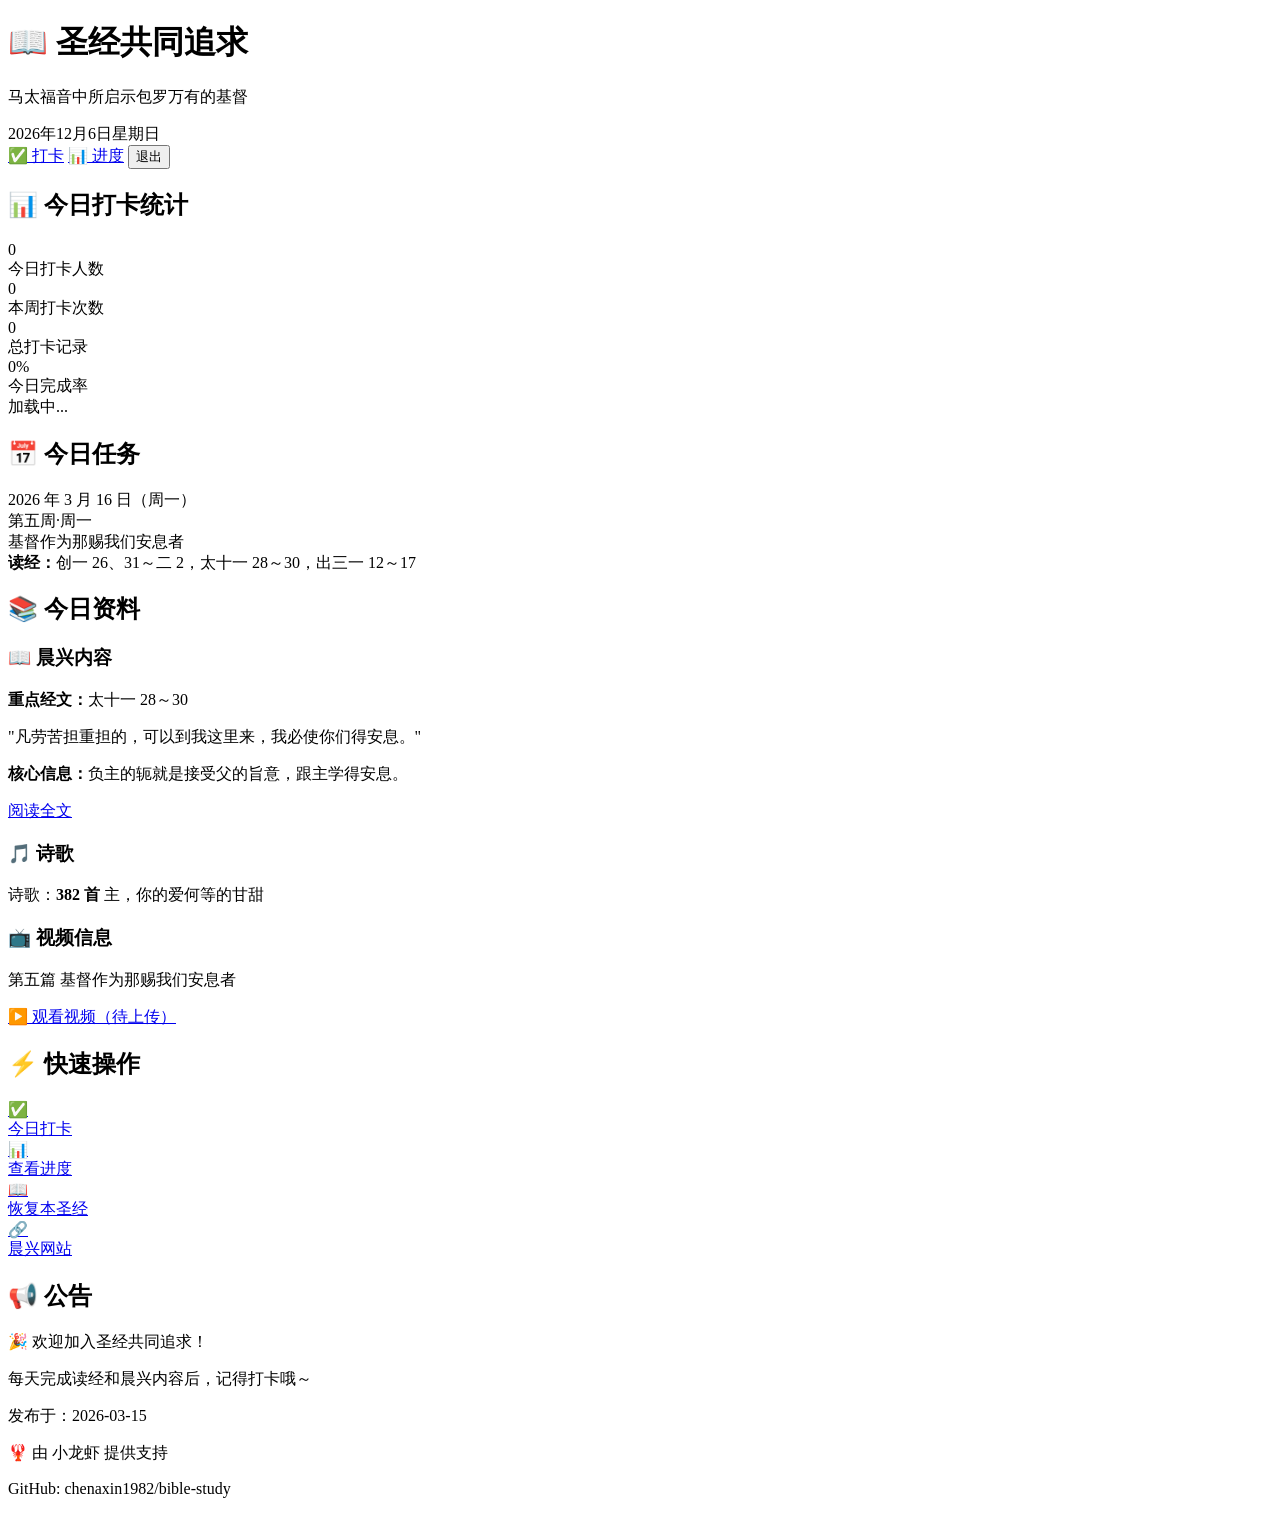
==== index.html @ 95b6f3c3 "Add files via upload" ====
<!DOCTYPE html>
<html lang="zh-CN">
<head>
    <meta charset="UTF-8">
    <meta name="viewport" content="width=device-width, initial-scale=1.0">
    <title>圣经共同追求 - 首页</title>
    <link rel="stylesheet" href="css/style.css">
</head>
<body>
    <div class="container">
        <!-- 头部 -->
        <header class="header">
            <h1>📖 圣经共同追求</h1>
            <p class="subtitle">马太福音中所启示包罗万有的基督</p>
            <div class="date-display" id="currentDate"></div>
        </header>

        <!-- 登录状态 -->
        <div class="login-status" id="loginStatus">
            <span id="welcomeMsg"></span>
            <a href="checkin.html" class="btn btn-primary">✅ 打卡</a>
            <a href="stats.html" class="btn btn-secondary">📊 进度</a>
            <button onclick="logout()" class="btn btn-outline">退出</button>
        </div>

        <!-- 打卡统计 -->
        <section class="section">
            <h2 class="section-title">📊 今日打卡统计</h2>
            <div class="stats-grid">
                <div class="stat-card">
                    <div class="stat-value" id="todayCount">0</div>
                    <div class="stat-label">今日打卡人数</div>
                </div>
                <div class="stat-card">
                    <div class="stat-value" id="weekCount">0</div>
                    <div class="stat-label">本周打卡次数</div>
                </div>
                <div class="stat-card">
                    <div class="stat-value" id="totalIssues">0</div>
                    <div class="stat-label">总打卡记录</div>
                </div>
                <div class="stat-card">
                    <div class="stat-value" id="completionRate">0%</div>
                    <div class="stat-label">今日完成率</div>
                </div>
            </div>
            <div class="recent-checkins" id="recentCheckins">
                <div class="loading">加载中...</div>
            </div>
        </section>

        <!-- 今日任务 -->
        <section class="section">
            <h2 class="section-title">📅 今日任务</h2>
            <div class="task-card">
                <div class="task-date">2026 年 3 月 16 日（周一）</div>
                <div class="task-week">第五周·周一</div>
                <div class="task-theme">基督作为那赐我们安息者</div>
                <div class="scripture">
                    <strong>读经：</strong>创一 26、31～二 2，太十一 28～30，出三一 12～17
                </div>
            </div>
        </section>

        <!-- 今日资料 -->
        <section class="section">
            <h2 class="section-title">📚 今日资料</h2>
            
            <div class="resource-card">
                <h3>📖 晨兴内容</h3>
                <div class="resource-content">
                    <p><strong>重点经文：</strong>太十一 28～30</p>
                    <p class="verse">"凡劳苦担重担的，可以到我这里来，我必使你们得安息。"</p>
                    <p><strong>核心信息：</strong>负主的轭就是接受父的旨意，跟主学得安息。</p>
                </div>
                <a href="https://ailingmusheng.ren/7/2025/2025-6/5_h_1.htm" target="_blank" class="btn btn-primary">阅读全文</a>
            </div>

            <div class="resource-card">
                <h3>🎵 诗歌</h3>
                <div class="resource-content">
                    <p>诗歌：<strong>382 首</strong> 主，你的爱何等的甘甜</p>
                </div>
            </div>

            <div class="resource-card">
                <h3>📺 视频信息</h3>
                <div class="resource-content">
                    <p>第五篇 基督作为那赐我们安息者</p>
                    <a href="#" class="link">▶️ 观看视频（待上传）</a>
                </div>
            </div>
        </section>

        <!-- 快速操作 -->
        <section class="section">
            <h2 class="section-title">⚡ 快速操作</h2>
            <div class="action-grid">
                <a href="checkin.html" class="action-card">
                    <div class="action-icon">✅</div>
                    <div class="action-text">今日打卡</div>
                </a>
                <a href="stats.html" class="action-card">
                    <div class="action-icon">📊</div>
                    <div class="action-text">查看进度</div>
                </a>
                <a href="https://recoveryversion.com.tw/Style0A/026/bible_menu.php" target="_blank" class="action-card">
                    <div class="action-icon">📖</div>
                    <div class="action-text">恢复本圣经</div>
                </a>
                <a href="https://ailingmusheng.ren/7/2025/2025-6/" target="_blank" class="action-card">
                    <div class="action-icon">🔗</div>
                    <div class="action-text">晨兴网站</div>
                </a>
            </div>
        </section>

        <!-- 公告 -->
        <section class="section">
            <h2 class="section-title">📢 公告</h2>
            <div class="notice-card">
                <p>🎉 欢迎加入圣经共同追求！</p>
                <p>每天完成读经和晨兴内容后，记得打卡哦～</p>
                <p class="notice-date">发布于：2026-03-15</p>
            </div>
        </section>

        <!-- 页脚 -->
        <footer class="footer">
            <p>🦞 由 小龙虾 提供支持</p>
            <p class="footer-note">GitHub: chenaxin1982/bible-study</p>
        </footer>
    </div>

    <script src="js/config.js"></script>
    <script src="js/app.js"></script>
    <script>
        // 显示当前日期
        const dateOptions = { year: 'numeric', month: 'long', day: 'numeric', weekday: 'long' };
        document.getElementById('currentDate').textContent = new Date().toLocaleDateString('zh-CN', dateOptions);
        
        // 检查登录状态
        checkLoginStatus();
        
        // 加载打卡统计
        loadCheckinStats();
        
        // 加载打卡统计函数
        async function loadCheckinStats() {
            try {
                const issues = await getGitHubIssues();
                const today = new Date().toISOString().split('T')[0];
                const currentWeek = getWeekNumber(new Date());
                
                // 筛选今日打卡
                const todayCheckins = issues.filter(issue => {
                    const issueDate = issue.created_at.split('T')[0];
                    return issueDate === today && issue.labels.some(l => l.name === 'checkin');
                });
                
                // 筛选本周打卡
                const weekCheckins = issues.filter(issue => {
                    const issueDate = new Date(issue.created_at);
                    const issueWeek = getWeekNumber(issueDate);
                    return issueWeek === currentWeek && issue.labels.some(l => l.name === 'checkin');
                });
                
                // 计算总打卡数
                const totalCheckins = issues.filter(issue => 
                    issue.labels.some(l => l.name === 'checkin')
                ).length;
                
                // 计算完成率（假设 10 个成员）
                const completionRate = Math.round((todayCheckins.length / 10) * 100);
                
                // 更新统计
                document.getElementById('todayCount').textContent = todayCheckins.length;
                document.getElementById('weekCount').textContent = weekCheckins.length;
                document.getElementById('totalIssues').textContent = totalCheckins;
                document.getElementById('completionRate').textContent = completionRate + '%';
                
                // 显示最近打卡
                displayRecentCheckins(todayCheckins);
                
            } catch (error) {
                console.error('加载统计失败:', error);
                // 如果 API 失败，显示模拟数据
                displayMockStats();
            }
        }
        
        function displayRecentCheckins(checkins) {
            const container = document.getElementById('recentCheckins');
            
            if (checkins.length === 0) {
                container.innerHTML = '<p class="empty">今日还没有人打卡，来做第一个吧！💪</p>';
                return;
            }
            
            let html = '<div class="recent-list">';
            checkins.forEach(issue => {
                const time = new Date(issue.created_at).toLocaleTimeString('zh-CN', { 
                    hour: '2-digit', 
                    minute: '2-digit' 
                });
                const name = issue.title.replace(/\d{4}-\d{2}-\d{2}\s*/, '').replace(' 打卡 ✅', '');
                html += `
                    <div class="recent-item">
                        <span class="date">${time}</span>
                        <span class="name">${name}</span>
                        <span class="time">✅</span>
                    </div>
                `;
            });
            html += '</div>';
            
            container.innerHTML = html;
        }
        
        function displayMockStats() {
            // 模拟数据（当 API 不可用时）
            document.getElementById('todayCount').textContent = '3';
            document.getElementById('weekCount').textContent = '15';
            document.getElementById('totalIssues').textContent = '28';
            document.getElementById('completionRate').textContent = '30%';
            
            const container = document.getElementById('recentCheckins');
            container.innerHTML = `
                <div class="recent-list">
                    <div class="recent-item">
                        <span class="date">07:30</span>
                        <span class="name">张三</span>
                        <span class="time">✅</span>
                    </div>
                    <div class="recent-item">
                        <span class="date">08:15</span>
                        <span class="name">李四</span>
                        <span class="time">✅</span>
                    </div>
                    <div class="recent-item">
                        <span class="date">09:00</span>
                        <span class="name">王五</span>
                        <span class="time">✅</span>
                    </div>
                </div>
            `;
        }
        
        function getWeekNumber(date) {
            const d = new Date(Date.UTC(date.getFullYear(), date.getMonth(), date.getDate()));
            const dayNum = d.getUTCDay() || 7;
            d.setUTCDate(d.getUTCDate() + 4 - dayNum);
            const yearStart = new Date(Date.UTC(d.getUTCFullYear(), 0, 1));
            return Math.ceil((((d - yearStart) / 86400000) + 1) / 7);
        }
    </script>
</body>
</html>
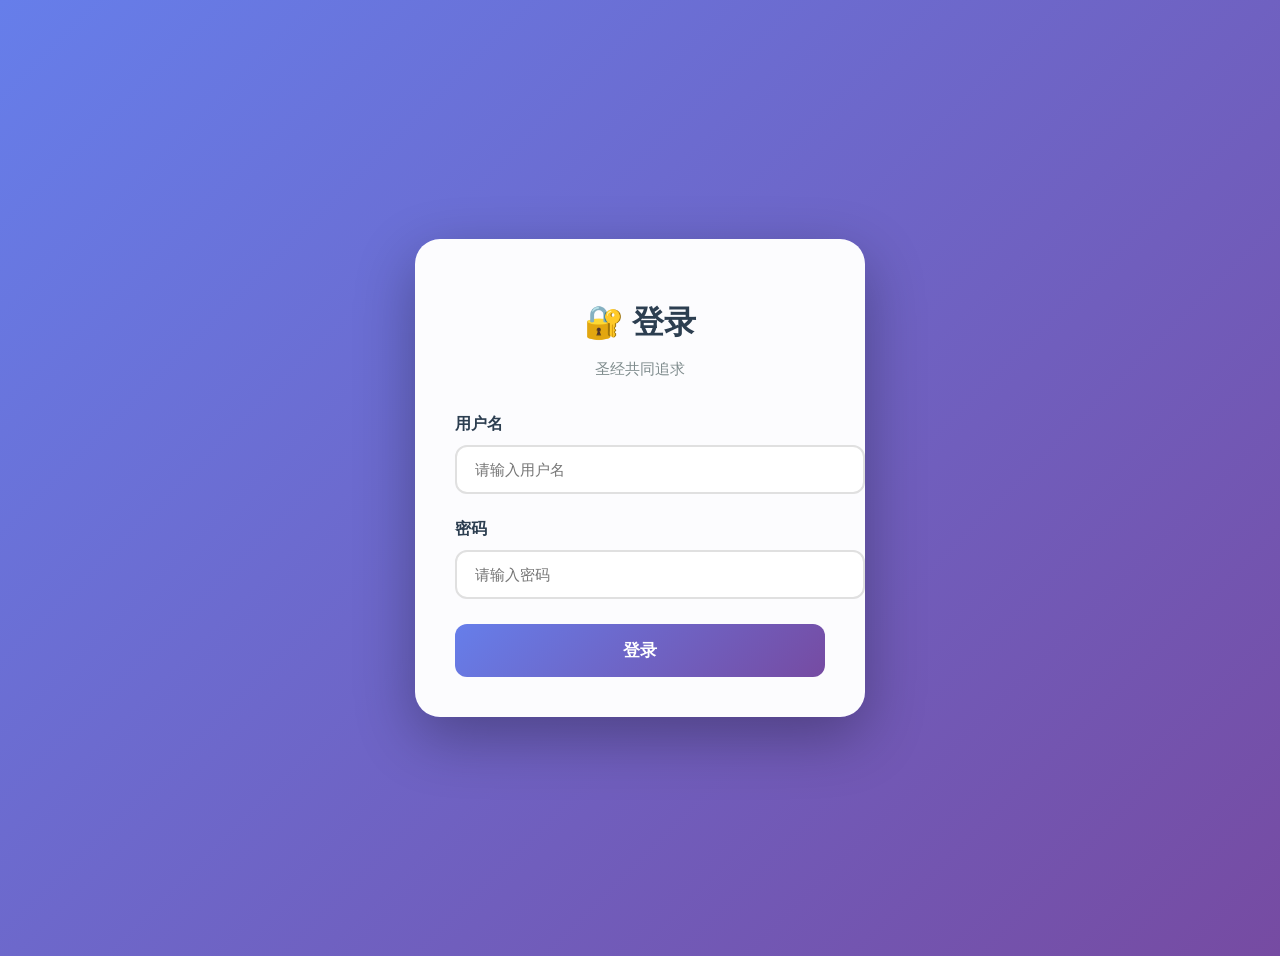
==== commit e7ec8041: "Update to v3.2" ====
--- a/index.html
+++ b/index.html
@@ -3,255 +3,209 @@
 <head>
     <meta charset="UTF-8">
     <meta name="viewport" content="width=device-width, initial-scale=1.0">
-    <title>圣经共同追求 - 首页</title>
+    <title>🔐 登录 - 圣经共同追求</title>
+    <link rel="icon" href="data:image/svg+xml,<svg xmlns='http://www.w3.org/2000/svg' viewBox='0 0 100 100'><text y='.9em' font-size='90'>🔐</text></svg>">
     <link rel="stylesheet" href="css/style.css">
+    <style>
+        body {
+            min-height: 100vh;
+            display: flex;
+            align-items: center;
+            justify-content: center;
+            background: linear-gradient(135deg, #667eea 0%, #764ba2 100%);
+            padding: 20px;
+        }
+        .login-wrapper {
+            width: 100%;
+            max-width: 450px;
+        }
+        .login-card {
+            background: rgba(255, 255, 255, 0.98);
+            backdrop-filter: blur(10px);
+            padding: 40px;
+            border-radius: 25px;
+            box-shadow: 0 20px 60px rgba(0, 0, 0, 0.3);
+            animation: fadeInUp 0.6s ease-out;
+        }
+        .login-header {
+            text-align: center;
+            margin-bottom: 35px;
+        }
+        .login-header h1 {
+            font-size: 32px;
+            color: #2c3e50;
+            margin-bottom: 10px;
+        }
+        .login-header p {
+            color: #7f8c8d;
+            font-size: 15px;
+        }
+        .form-group {
+            margin-bottom: 25px;
+        }
+        .form-group label {
+            display: block;
+            margin-bottom: 10px;
+            font-weight: 600;
+            color: #2c3e50;
+            font-size: 16px;
+        }
+        .form-group input {
+            width: 100%;
+            padding: 14px 18px;
+            border: 2px solid #e0e0e0;
+            border-radius: 12px;
+            font-size: 15px;
+            transition: all 0.3s;
+        }
+        .form-group input:focus {
+            outline: none;
+            border-color: #667eea;
+            box-shadow: 0 0 0 4px rgba(102, 126, 234, 0.1);
+        }
+        .btn-login {
+            width: 100%;
+            padding: 15px;
+            background: linear-gradient(135deg, #667eea 0%, #764ba2 100%);
+            color: white;
+            border: none;
+            border-radius: 12px;
+            font-size: 17px;
+            font-weight: 600;
+            cursor: pointer;
+            transition: all 0.3s;
+        }
+        .btn-login:hover {
+            transform: translateY(-2px);
+            box-shadow: 0 10px 30px rgba(102, 126, 234, 0.4);
+        }
+        .error-message {
+            background: #fee;
+            color: #c0392b;
+            padding: 12px 15px;
+            border-radius: 10px;
+            border-left: 4px solid #e74c3c;
+            margin-bottom: 20px;
+            display: none;
+        }
+        .welcome-toast {
+            position: fixed;
+            top: 50%;
+            left: 50%;
+            transform: translate(-50%, -50%);
+            background: white;
+            padding: 40px;
+            border-radius: 20px;
+            box-shadow: 0 20px 60px rgba(0,0,0,0.3);
+            text-align: center;
+            z-index: 1000;
+            animation: fadeInUp 0.4s ease-out;
+        }
+        .overlay {
+            position: fixed;
+            top: 0;
+            left: 0;
+            width: 100%;
+            height: 100%;
+            background: rgba(0,0,0,0.5);
+            z-index: 999;
+            animation: fadeIn 0.3s ease-out;
+        }
+    </style>
 </head>
 <body>
-    <div class="container">
-        <!-- 头部 -->
-        <header class="header">
-            <h1>📖 圣经共同追求</h1>
-            <p class="subtitle">马太福音中所启示包罗万有的基督</p>
-            <div class="date-display" id="currentDate"></div>
-        </header>
-
-        <!-- 登录状态 -->
-        <div class="login-status" id="loginStatus">
-            <span id="welcomeMsg"></span>
-            <a href="checkin.html" class="btn btn-primary">✅ 打卡</a>
-            <a href="stats.html" class="btn btn-secondary">📊 进度</a>
-            <button onclick="logout()" class="btn btn-outline">退出</button>
+    <div class="login-wrapper">
+        <div class="login-card">
+            <div class="login-header">
+                <h1>🔐 登录</h1>
+                <p>圣经共同追求</p>
+            </div>
+
+            <div class="error-message" id="errorMessage"></div>
+
+            <form id="loginForm" onsubmit="handleLogin(event)">
+                <div class="form-group">
+                    <label for="username">用户名</label>
+                    <input type="text" id="username" required placeholder="请输入用户名" autocomplete="username">
+                </div>
+
+                <div class="form-group">
+                    <label for="password">密码</label>
+                    <input type="password" id="password" placeholder="请输入密码" autocomplete="current-password">
+                </div>
+
+                <button type="submit" class="btn-login">登录</button>
+            </form>
         </div>
-
-        <!-- 打卡统计 -->
-        <section class="section">
-            <h2 class="section-title">📊 今日打卡统计</h2>
-            <div class="stats-grid">
-                <div class="stat-card">
-                    <div class="stat-value" id="todayCount">0</div>
-                    <div class="stat-label">今日打卡人数</div>
-                </div>
-                <div class="stat-card">
-                    <div class="stat-value" id="weekCount">0</div>
-                    <div class="stat-label">本周打卡次数</div>
-                </div>
-                <div class="stat-card">
-                    <div class="stat-value" id="totalIssues">0</div>
-                    <div class="stat-label">总打卡记录</div>
-                </div>
-                <div class="stat-card">
-                    <div class="stat-value" id="completionRate">0%</div>
-                    <div class="stat-label">今日完成率</div>
-                </div>
-            </div>
-            <div class="recent-checkins" id="recentCheckins">
-                <div class="loading">加载中...</div>
-            </div>
-        </section>
-
-        <!-- 今日任务 -->
-        <section class="section">
-            <h2 class="section-title">📅 今日任务</h2>
-            <div class="task-card">
-                <div class="task-date">2026 年 3 月 16 日（周一）</div>
-                <div class="task-week">第五周·周一</div>
-                <div class="task-theme">基督作为那赐我们安息者</div>
-                <div class="scripture">
-                    <strong>读经：</strong>创一 26、31～二 2，太十一 28～30，出三一 12～17
-                </div>
-            </div>
-        </section>
-
-        <!-- 今日资料 -->
-        <section class="section">
-            <h2 class="section-title">📚 今日资料</h2>
-            
-            <div class="resource-card">
-                <h3>📖 晨兴内容</h3>
-                <div class="resource-content">
-                    <p><strong>重点经文：</strong>太十一 28～30</p>
-                    <p class="verse">"凡劳苦担重担的，可以到我这里来，我必使你们得安息。"</p>
-                    <p><strong>核心信息：</strong>负主的轭就是接受父的旨意，跟主学得安息。</p>
-                </div>
-                <a href="https://ailingmusheng.ren/7/2025/2025-6/5_h_1.htm" target="_blank" class="btn btn-primary">阅读全文</a>
-            </div>
-
-            <div class="resource-card">
-                <h3>🎵 诗歌</h3>
-                <div class="resource-content">
-                    <p>诗歌：<strong>382 首</strong> 主，你的爱何等的甘甜</p>
-                </div>
-            </div>
-
-            <div class="resource-card">
-                <h3>📺 视频信息</h3>
-                <div class="resource-content">
-                    <p>第五篇 基督作为那赐我们安息者</p>
-                    <a href="#" class="link">▶️ 观看视频（待上传）</a>
-                </div>
-            </div>
-        </section>
-
-        <!-- 快速操作 -->
-        <section class="section">
-            <h2 class="section-title">⚡ 快速操作</h2>
-            <div class="action-grid">
-                <a href="checkin.html" class="action-card">
-                    <div class="action-icon">✅</div>
-                    <div class="action-text">今日打卡</div>
-                </a>
-                <a href="stats.html" class="action-card">
-                    <div class="action-icon">📊</div>
-                    <div class="action-text">查看进度</div>
-                </a>
-                <a href="https://recoveryversion.com.tw/Style0A/026/bible_menu.php" target="_blank" class="action-card">
-                    <div class="action-icon">📖</div>
-                    <div class="action-text">恢复本圣经</div>
-                </a>
-                <a href="https://ailingmusheng.ren/7/2025/2025-6/" target="_blank" class="action-card">
-                    <div class="action-icon">🔗</div>
-                    <div class="action-text">晨兴网站</div>
-                </a>
-            </div>
-        </section>
-
-        <!-- 公告 -->
-        <section class="section">
-            <h2 class="section-title">📢 公告</h2>
-            <div class="notice-card">
-                <p>🎉 欢迎加入圣经共同追求！</p>
-                <p>每天完成读经和晨兴内容后，记得打卡哦～</p>
-                <p class="notice-date">发布于：2026-03-15</p>
-            </div>
-        </section>
-
-        <!-- 页脚 -->
-        <footer class="footer">
-            <p>🦞 由 小龙虾 提供支持</p>
-            <p class="footer-note">GitHub: chenaxin1982/bible-study</p>
-        </footer>
     </div>
 
     <script src="js/config.js"></script>
-    <script src="js/app.js"></script>
     <script>
-        // 显示当前日期
-        const dateOptions = { year: 'numeric', month: 'long', day: 'numeric', weekday: 'long' };
-        document.getElementById('currentDate').textContent = new Date().toLocaleDateString('zh-CN', dateOptions);
-        
-        // 检查登录状态
-        checkLoginStatus();
-        
-        // 加载打卡统计
-        loadCheckinStats();
-        
-        // 加载打卡统计函数
-        async function loadCheckinStats() {
-            try {
-                const issues = await getGitHubIssues();
-                const today = new Date().toISOString().split('T')[0];
-                const currentWeek = getWeekNumber(new Date());
-                
-                // 筛选今日打卡
-                const todayCheckins = issues.filter(issue => {
-                    const issueDate = issue.created_at.split('T')[0];
-                    return issueDate === today && issue.labels.some(l => l.name === 'checkin');
-                });
-                
-                // 筛选本周打卡
-                const weekCheckins = issues.filter(issue => {
-                    const issueDate = new Date(issue.created_at);
-                    const issueWeek = getWeekNumber(issueDate);
-                    return issueWeek === currentWeek && issue.labels.some(l => l.name === 'checkin');
-                });
-                
-                // 计算总打卡数
-                const totalCheckins = issues.filter(issue => 
-                    issue.labels.some(l => l.name === 'checkin')
-                ).length;
-                
-                // 计算完成率（假设 10 个成员）
-                const completionRate = Math.round((todayCheckins.length / 10) * 100);
-                
-                // 更新统计
-                document.getElementById('todayCount').textContent = todayCheckins.length;
-                document.getElementById('weekCount').textContent = weekCheckins.length;
-                document.getElementById('totalIssues').textContent = totalCheckins;
-                document.getElementById('completionRate').textContent = completionRate + '%';
-                
-                // 显示最近打卡
-                displayRecentCheckins(todayCheckins);
-                
-            } catch (error) {
-                console.error('加载统计失败:', error);
-                // 如果 API 失败，显示模拟数据
-                displayMockStats();
+        // 如果已经登录，直接跳转
+        window.addEventListener('DOMContentLoaded', () => {
+            const currentUser = getCurrentUser();
+            if (currentUser) {
+                if (currentUser.role === 'admin') {
+                    window.location.href = 'admin.html';
+                } else {
+                    window.location.href = 'index.html';
+                }
             }
-        }
-        
-        function displayRecentCheckins(checkins) {
-            const container = document.getElementById('recentCheckins');
-            
-            if (checkins.length === 0) {
-                container.innerHTML = '<p class="empty">今日还没有人打卡，来做第一个吧！💪</p>';
-                return;
+        });
+
+        function handleLogin(event) {
+            event.preventDefault();
+            
+            const username = document.getElementById('username').value.trim();
+            const password = document.getElementById('password').value.trim();
+            
+            const result = validateLogin(username, password);
+            
+            if (result.success) {
+                showWelcomeAndRedirect(result.user);
+            } else {
+                showError(result.message);
             }
-            
-            let html = '<div class="recent-list">';
-            checkins.forEach(issue => {
-                const time = new Date(issue.created_at).toLocaleTimeString('zh-CN', { 
-                    hour: '2-digit', 
-                    minute: '2-digit' 
-                });
-                const name = issue.title.replace(/\d{4}-\d{2}-\d{2}\s*/, '').replace(' 打卡 ✅', '');
-                html += `
-                    <div class="recent-item">
-                        <span class="date">${time}</span>
-                        <span class="name">${name}</span>
-                        <span class="time">✅</span>
-                    </div>
-                `;
-            });
-            html += '</div>';
-            
-            container.innerHTML = html;
-        }
-        
-        function displayMockStats() {
-            // 模拟数据（当 API 不可用时）
-            document.getElementById('todayCount').textContent = '3';
-            document.getElementById('weekCount').textContent = '15';
-            document.getElementById('totalIssues').textContent = '28';
-            document.getElementById('completionRate').textContent = '30%';
-            
-            const container = document.getElementById('recentCheckins');
-            container.innerHTML = `
-                <div class="recent-list">
-                    <div class="recent-item">
-                        <span class="date">07:30</span>
-                        <span class="name">张三</span>
-                        <span class="time">✅</span>
-                    </div>
-                    <div class="recent-item">
-                        <span class="date">08:15</span>
-                        <span class="name">李四</span>
-                        <span class="time">✅</span>
-                    </div>
-                    <div class="recent-item">
-                        <span class="date">09:00</span>
-                        <span class="name">王五</span>
-                        <span class="time">✅</span>
-                    </div>
-                </div>
+        }
+
+        function showWelcomeAndRedirect(user) {
+            // 保存用户信息
+            saveUser(user);
+            
+            // 显示欢迎提示
+            const welcomeDiv = document.createElement('div');
+            welcomeDiv.className = 'welcome-toast';
+            welcomeDiv.innerHTML = `
+                <div style="font-size: 60px; margin-bottom: 15px;">✅</div>
+                <h3 style="color: #2c3e50; margin-bottom: 10px;">登录成功！</h3>
+                <p style="color: #7f8c8d;">欢迎，${user.name}！</p>
+                <p style="font-size: 13px; color: #95a5a6; margin-top: 15px;">正在跳转...</p>
             `;
-        }
-        
-        function getWeekNumber(date) {
-            const d = new Date(Date.UTC(date.getFullYear(), date.getMonth(), date.getDate()));
-            const dayNum = d.getUTCDay() || 7;
-            d.setUTCDate(d.getUTCDate() + 4 - dayNum);
-            const yearStart = new Date(Date.UTC(d.getUTCFullYear(), 0, 1));
-            return Math.ceil((((d - yearStart) / 86400000) + 1) / 7);
+            
+            document.body.appendChild(welcomeDiv);
+            
+            const overlay = document.createElement('div');
+            overlay.className = 'overlay';
+            document.body.appendChild(overlay);
+            
+            // 延迟跳转
+            setTimeout(() => {
+                if (user.role === 'admin') {
+                    window.location.href = 'admin.html';
+                } else {
+                    window.location.href = 'user.html';
+                }
+            }, 1500);
+        }
+
+        function showError(message) {
+            const errorEl = document.getElementById('errorMessage');
+            errorEl.textContent = '❌ ' + message;
+            errorEl.style.display = 'block';
+            
+            setTimeout(() => {
+                errorEl.style.display = 'none';
+            }, 3000);
         }
     </script>
 </body>
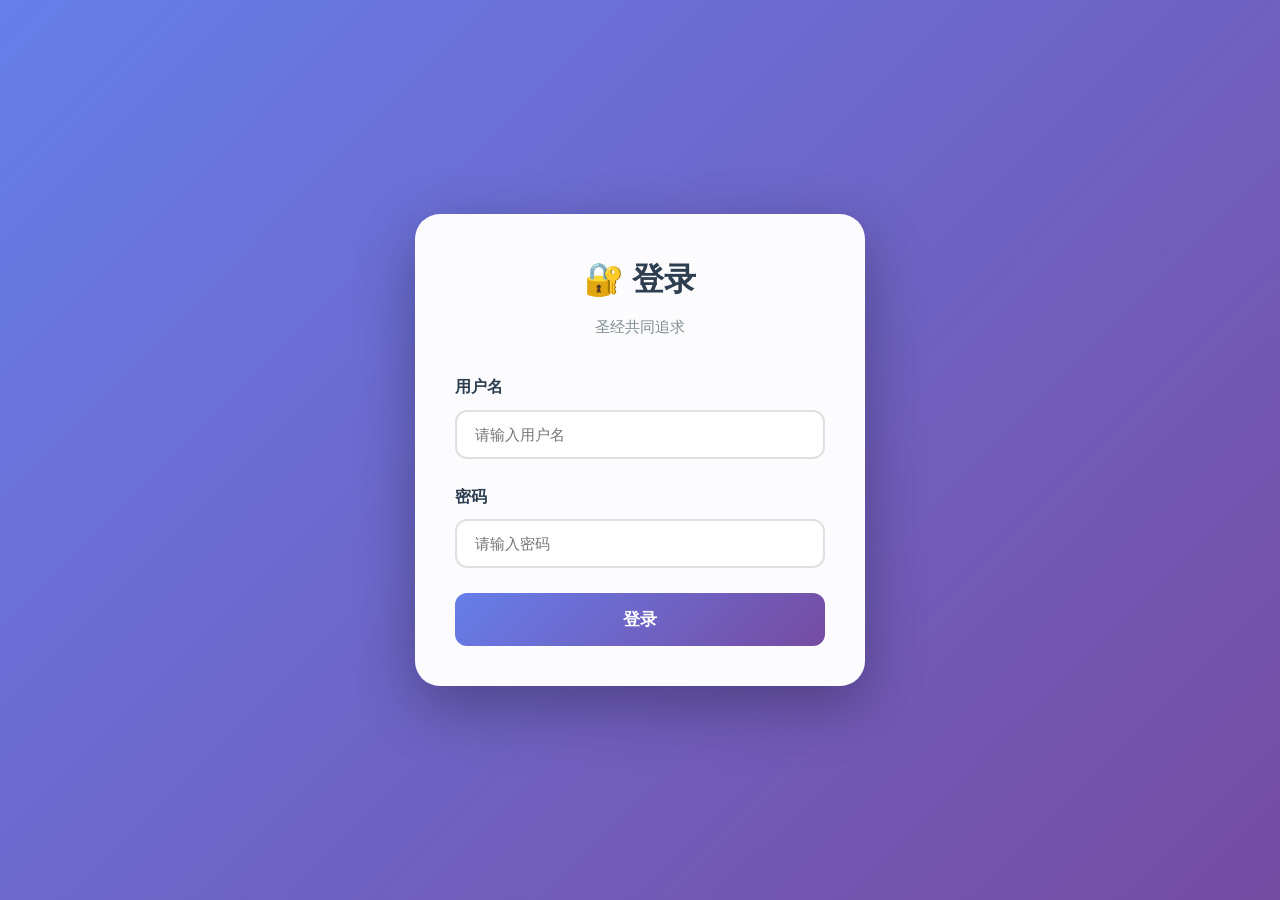
==== commit 10afae2d: "Update index.html" ====
--- a/index.html
+++ b/index.html
@@ -5,7 +5,7 @@
     <meta name="viewport" content="width=device-width, initial-scale=1.0">
     <title>🔐 登录 - 圣经共同追求</title>
     <link rel="icon" href="data:image/svg+xml,<svg xmlns='http://www.w3.org/2000/svg' viewBox='0 0 100 100'><text y='.9em' font-size='90'>🔐</text></svg>">
-    <link rel="stylesheet" href="css/style.css">
+    <link rel="stylesheet" href="style.css">
     <style>
         body {
             min-height: 100vh;
@@ -139,7 +139,7 @@
         </div>
     </div>
 
-    <script src="js/config.js"></script>
+    <script src="config.js"></script>
     <script>
         // 如果已经登录，直接跳转
         window.addEventListener('DOMContentLoaded', () => {
--- a/style.css
+++ b/style.css
@@ -0,0 +1,1357 @@
+/* ===================================
+   圣经共同追求网站 - 美化版样式
+   2026-03-16 优化版本
+   =================================== */
+
+/* === 基础重置 === */
+* {
+    margin: 0;
+    padding: 0;
+    box-sizing: border-box;
+}
+
+body {
+    font-family: -apple-system, BlinkMacSystemFont, "PingFang SC", "Helvetica Neue", STHeiti, "Microsoft Yahei", Tahoma, Simsun, sans-serif;
+    line-height: 1.6;
+    color: #2c3e50;
+    background: linear-gradient(135deg, #667eea 0%, #764ba2 100%);
+    background-attachment: fixed;
+    min-height: 100vh;
+}
+
+.container {
+    max-width: 900px;
+    margin: 0 auto;
+    padding: 20px;
+}
+
+/* === 动画效果 === */
+@keyframes fadeInUp {
+    from {
+        opacity: 0;
+        transform: translateY(30px);
+    }
+    to {
+        opacity: 1;
+        transform: translateY(0);
+    }
+}
+
+@keyframes fadeIn {
+    from {
+        opacity: 0;
+    }
+    to {
+        opacity: 1;
+    }
+}
+
+@keyframes pulse {
+    0%, 100% {
+        transform: scale(1);
+    }
+    50% {
+        transform: scale(1.05);
+    }
+}
+
+@keyframes shimmer {
+    0% {
+        background-position: -1000px 0;
+    }
+    100% {
+        background-position: 1000px 0;
+    }
+}
+
+@keyframes float {
+    0%, 100% {
+        transform: translateY(0);
+    }
+    50% {
+        transform: translateY(-10px);
+    }
+}
+
+/* === 头部美化 === */
+.header {
+    background: rgba(255, 255, 255, 0.95);
+    backdrop-filter: blur(10px);
+    color: white;
+    padding: 40px 30px;
+    border-radius: 20px;
+    margin-bottom: 25px;
+    text-align: center;
+    box-shadow: 0 10px 40px rgba(0, 0, 0, 0.15);
+    animation: fadeInUp 0.6s ease-out;
+    position: relative;
+    overflow: hidden;
+}
+
+.header::before {
+    content: '';
+    position: absolute;
+    top: 0;
+    left: 0;
+    right: 0;
+    bottom: 0;
+    background: linear-gradient(135deg, #667eea 0%, #764ba2 100%);
+    z-index: -1;
+}
+
+.header h1 {
+    font-size: 32px;
+    margin-bottom: 10px;
+    font-weight: 700;
+    text-shadow: 2px 2px 4px rgba(0, 0, 0, 0.1);
+    animation: float 3s ease-in-out infinite;
+}
+
+.subtitle {
+    font-size: 16px;
+    opacity: 0.95;
+    margin-bottom: 15px;
+    font-weight: 500;
+}
+
+.date-display {
+    font-size: 14px;
+    opacity: 0.85;
+    background: rgba(255, 255, 255, 0.2);
+    padding: 8px 20px;
+    border-radius: 20px;
+    display: inline-block;
+}
+
+/* === 登录状态栏 === */
+.login-status {
+    background: rgba(255, 255, 255, 0.98);
+    padding: 18px 25px;
+    border-radius: 15px;
+    margin-bottom: 25px;
+    display: flex;
+    align-items: center;
+    justify-content: space-between;
+    flex-wrap: wrap;
+    gap: 15px;
+    box-shadow: 0 5px 20px rgba(0, 0, 0, 0.1);
+    animation: fadeInUp 0.6s ease-out 0.2s both;
+}
+
+#welcomeMsg {
+    font-weight: 600;
+    color: #667eea;
+    font-size: 16px;
+}
+
+/* === 通用区块样式 === */
+.section {
+    background: rgba(255, 255, 255, 0.98);
+    border-radius: 20px;
+    padding: 30px;
+    margin-bottom: 25px;
+    box-shadow: 0 10px 40px rgba(0, 0, 0, 0.12);
+    animation: fadeInUp 0.6s ease-out both;
+    transition: all 0.3s ease;
+}
+
+.section:hover {
+    box-shadow: 0 15px 50px rgba(0, 0, 0, 0.15);
+    transform: translateY(-2px);
+}
+
+.section:nth-child(2) { animation-delay: 0.3s; }
+.section:nth-child(3) { animation-delay: 0.4s; }
+.section:nth-child(4) { animation-delay: 0.5s; }
+.section:nth-child(5) { animation-delay: 0.6s; }
+
+.section-title {
+    font-size: 22px;
+    color: #2c3e50;
+    margin-bottom: 20px;
+    padding-bottom: 15px;
+    border-bottom: 3px solid #667eea;
+    font-weight: 700;
+    display: flex;
+    align-items: center;
+    gap: 10px;
+}
+
+/* === 任务卡片美化 === */
+.task-card {
+    background: linear-gradient(135deg, #f6f8fa 0%, #e9ecef 100%);
+    padding: 25px;
+    border-radius: 15px;
+    border-left: 5px solid #667eea;
+    transition: all 0.3s ease;
+}
+
+.task-card:hover {
+    transform: translateX(5px);
+    box-shadow: 0 5px 20px rgba(102, 126, 234, 0.2);
+}
+
+.task-date {
+    font-size: 20px;
+    font-weight: 700;
+    color: #2c3e50;
+    margin-bottom: 8px;
+}
+
+.task-week {
+    font-size: 15px;
+    color: #667eea;
+    margin-bottom: 12px;
+    font-weight: 600;
+}
+
+.task-theme {
+    font-size: 18px;
+    font-weight: 700;
+    margin-bottom: 15px;
+    color: #34495e;
+}
+
+.scripture {
+    background: linear-gradient(135deg, #fff5f5 0%, #ffe0e0 100%);
+    padding: 15px;
+    border-radius: 10px;
+    border-left: 4px solid #e74c3c;
+    color: #c0392b;
+    font-size: 15px;
+    line-height: 1.8;
+}
+
+/* === 今日任务样式 === */
+.daily-tasks {
+    margin-top: 15px;
+}
+
+/* 任务列表 */
+.task-item {
+    display: flex;
+    align-items: flex-start;
+    background: linear-gradient(135deg, #ffffff 0%, #f8f9fa 100%);
+    border-radius: 18px;
+    padding: 25px;
+    margin-bottom: 18px;
+    border-left: 6px solid #667eea;
+    box-shadow: 0 4px 20px rgba(0, 0, 0, 0.1);
+    transition: all 0.3s ease;
+    position: relative;
+    overflow: hidden;
+}
+
+/* 打卡复选框 */
+.task-checkbox-label {
+    position: relative;
+    cursor: pointer;
+    min-width: 35px;
+    height: 35px;
+    margin-right: 15px;
+    display: flex;
+    align-items: center;
+    justify-content: center;
+}
+
+.task-checkbox {
+    position: absolute;
+    opacity: 0;
+    cursor: pointer;
+    width: 100%;
+    height: 100%;
+}
+
+.checkbox-custom {
+    width: 28px;
+    height: 28px;
+    background: white;
+    border: 2px solid #d0d7de;
+    border-radius: 8px;
+    display: flex;
+    align-items: center;
+    justify-content: center;
+    transition: all 0.3s ease;
+    box-shadow: 0 2px 5px rgba(0,0,0,0.1);
+}
+
+.checkbox-custom::after {
+    content: '✓';
+    font-size: 18px;
+    color: white;
+    font-weight: 700;
+    display: none;
+}
+
+.task-checkbox:checked + .checkbox-custom {
+    background: linear-gradient(135deg, #27ae60 0%, #2ecc71 100%);
+    border-color: #27ae60;
+    transform: scale(1.1);
+    box-shadow: 0 3px 10px rgba(39, 174, 96, 0.3);
+}
+
+.task-checkbox:checked + .checkbox-custom::after {
+    display: block;
+    animation: checkmark 0.3s ease-out;
+}
+
+@keyframes checkmark {
+    0% {
+        transform: scale(0);
+    }
+    50% {
+        transform: scale(1.3);
+    }
+    100% {
+        transform: scale(1);
+    }
+}
+
+.task-checkbox:hover + .checkbox-custom {
+    border-color: #667eea;
+    transform: scale(1.05);
+}
+
+/* 完成任务样式 */
+.task-item.completed {
+    opacity: 0.7;
+    background: linear-gradient(135deg, #f0f0f0 0%, #e9ecef 100%);
+    border-left-color: #27ae60;
+}
+
+.task-item.completed .task-detail-link {
+    text-decoration: line-through;
+    color: #95a5a6;
+}
+
+.task-item::before {
+    content: '';
+    position: absolute;
+    top: 0;
+    left: 0;
+    width: 6px;
+    height: 0;
+    background: linear-gradient(180deg, #667eea 0%, #764ba2 100%);
+    transition: height 0.4s ease;
+}
+
+.task-item:hover {
+    transform: translateX(10px);
+    box-shadow: 0 6px 30px rgba(102, 126, 234, 0.25);
+}
+
+.task-item:hover::before {
+    height: 100%;
+}
+
+.task-number {
+    font-size: 42px;
+    font-weight: 800;
+    color: #667eea;
+    opacity: 0.25;
+    min-width: 65px;
+    text-align: center;
+    line-height: 1;
+}
+
+.task-content {
+    flex: 1;
+    margin-left: 20px;
+}
+
+.task-category {
+    display: flex;
+    align-items: center;
+    gap: 10px;
+    margin-bottom: 10px;
+}
+
+.category-icon {
+    font-size: 26px;
+}
+
+.category-name {
+    font-size: 20px;
+    font-weight: 700;
+    color: #2c3e50;
+}
+
+.task-detail-link {
+    font-size: 17px;
+    color: #3498db;
+    line-height: 1.8;
+    padding-left: 36px;
+    font-weight: 500;
+    text-decoration: none;
+    display: inline-block;
+    transition: all 0.2s ease;
+    cursor: pointer;
+}
+
+.task-detail-link:hover {
+    color: #2980b9;
+    text-decoration: underline;
+    transform: translateX(3px);
+}
+
+.task-detail-link::after {
+    content: ' 🔗';
+    opacity: 0;
+    transition: opacity 0.2s ease;
+}
+
+.task-detail-link:hover::after {
+    opacity: 1;
+}
+
+/* 打卡进度条 */
+.task-progress {
+    margin-top: 25px;
+    padding: 25px;
+    background: linear-gradient(135deg, #f8f9fa 0%, #e9ecef 100%);
+    border-radius: 15px;
+    border: 2px solid #667eea;
+}
+
+.progress-info {
+    display: flex;
+    justify-content: space-between;
+    align-items: center;
+    margin-bottom: 15px;
+}
+
+.progress-info span:first-child {
+    font-size: 18px;
+    font-weight: 700;
+    color: #2c3e50;
+}
+
+#progressText {
+    font-size: 20px;
+    font-weight: 700;
+    color: #667eea;
+}
+
+.progress-bar {
+    width: 100%;
+    height: 25px;
+    background: #e0e0e0;
+    border-radius: 15px;
+    overflow: hidden;
+    margin-bottom: 15px;
+    box-shadow: inset 0 2px 5px rgba(0,0,0,0.1);
+}
+
+.progress-fill {
+    height: 100%;
+    width: 0%;
+    background: linear-gradient(90deg, #667eea 0%, #764ba2 100%);
+    transition: width 0.5s ease;
+    border-radius: 15px;
+    position: relative;
+    overflow: hidden;
+}
+
+.progress-fill::after {
+    content: '';
+    position: absolute;
+    top: 0;
+    left: 0;
+    right: 0;
+    bottom: 0;
+    background: linear-gradient(
+        90deg,
+        transparent,
+        rgba(255,255,255,0.3),
+        transparent
+    );
+    animation: shimmer 2s infinite;
+}
+
+@keyframes shimmer {
+    0% {
+        transform: translateX(-100%);
+    }
+    100% {
+        transform: translateX(100%);
+    }
+}
+
+.progress-message {
+    font-size: 16px;
+    text-align: center;
+    font-weight: 600;
+    min-height: 24px;
+}
+
+.progress-message.cheering {
+    color: #27ae60;
+    animation: pulse 0.5s ease-out;
+}
+
+.progress-message.encouraging {
+    color: #f39c12;
+}
+
+.progress-message.complete {
+    color: #27ae60;
+    font-size: 18px;
+    animation: celebrate 0.6s ease-out;
+}
+
+@keyframes celebrate {
+    0%, 100% {
+        transform: scale(1);
+    }
+    50% {
+        transform: scale(1.1);
+    }
+}
+
+/* 各项任务颜色 */
+.task-item-1 {
+    border-left-color: #3498db;
+}
+.task-item-1 .task-number,
+.task-item-1 .category-name {
+    color: #3498db;
+}
+.task-item-1 .category-icon {
+    filter: hue-rotate(190deg);
+}
+
+.task-item-2 {
+    border-left-color: #f39c12;
+}
+.task-item-2 .task-number,
+.task-item-2 .category-name {
+    color: #f39c12;
+}
+
+.task-item-3 {
+    border-left-color: #e74c3c;
+}
+.task-item-3 .task-number,
+.task-item-3 .category-name {
+    color: #e74c3c;
+}
+
+.task-item-4 {
+    border-left-color: #9b59b6;
+}
+.task-item-4 .task-number,
+.task-item-4 .category-name {
+    color: #9b59b6;
+}
+
+.task-item-5 {
+    border-left-color: #1abc9c;
+}
+.task-item-5 .task-number,
+.task-item-5 .category-name {
+    color: #1abc9c;
+}
+
+.task-item-6 {
+    border-left-color: #2ecc71;
+}
+.task-item-6 .task-number,
+.task-item-6 .category-name {
+    color: #2ecc71;
+}
+
+.task-item-7 {
+    border-left-color: #e67e22;
+}
+.task-item-7 .task-number,
+.task-item-7 .category-name {
+    color: #e67e22;
+}
+
+/* === 资料卡片美化 === */
+.resource-card {
+    background: linear-gradient(135deg, #f8f9fa 0%, #e9ecef 100%);
+    padding: 20px;
+    border-radius: 15px;
+    margin-bottom: 20px;
+    border: 1px solid rgba(102, 126, 234, 0.1);
+    transition: all 0.3s ease;
+}
+
+.resource-card:hover {
+    transform: translateY(-3px);
+    box-shadow: 0 8px 25px rgba(102, 126, 234, 0.15);
+    border-color: #667eea;
+}
+
+.resource-card h3 {
+    font-size: 18px;
+    margin-bottom: 12px;
+    color: #2c3e50;
+    font-weight: 700;
+    display: flex;
+    align-items: center;
+    gap: 8px;
+}
+
+.resource-content {
+    font-size: 15px;
+    color: #555;
+    margin-bottom: 15px;
+    line-height: 1.8;
+}
+
+.verse {
+    background: white;
+    padding: 15px;
+    border-radius: 10px;
+    margin: 15px 0;
+    font-style: italic;
+    border-left: 4px solid #667eea;
+    box-shadow: 0 3px 10px rgba(0, 0, 0, 0.05);
+    color: #555;
+    line-height: 1.8;
+}
+
+.link {
+    color: #3498db;
+    text-decoration: none;
+    font-weight: 600;
+    transition: all 0.2s;
+    display: inline-flex;
+    align-items: center;
+    gap: 5px;
+}
+
+.link:hover {
+    color: #2980b9;
+    text-decoration: none;
+    transform: translateX(3px);
+}
+
+/* === 按钮美化 === */
+.btn {
+    display: inline-block;
+    padding: 12px 24px;
+    border-radius: 12px;
+    text-decoration: none;
+    font-size: 15px;
+    font-weight: 600;
+    cursor: pointer;
+    border: none;
+    transition: all 0.3s ease;
+    position: relative;
+    overflow: hidden;
+}
+
+.btn::after {
+    content: '';
+    position: absolute;
+    top: 50%;
+    left: 50%;
+    width: 0;
+    height: 0;
+    background: rgba(255, 255, 255, 0.3);
+    border-radius: 50%;
+    transform: translate(-50%, -50%);
+    transition: width 0.6s, height 0.6s;
+}
+
+.btn:hover::after {
+    width: 300px;
+    height: 300px;
+}
+
+.btn-primary {
+    background: linear-gradient(135deg, #27ae60 0%, #2ecc71 100%);
+    color: white;
+    box-shadow: 0 4px 15px rgba(39, 174, 96, 0.3);
+}
+
+.btn-primary:hover {
+    background: linear-gradient(135deg, #2ecc71 0%, #27ae60 100%);
+    box-shadow: 0 6px 20px rgba(39, 174, 96, 0.4);
+    transform: translateY(-2px);
+}
+
+.btn-secondary {
+    background: linear-gradient(135deg, #f6f8fa 0%, #e9ecef 100%);
+    color: #2c3e50;
+    border: 2px solid #d0d7de;
+}
+
+.btn-secondary:hover {
+    background: linear-gradient(135deg, #e9ecef 0%, #f6f8fa 100%);
+    border-color: #667eea;
+    transform: translateY(-2px);
+}
+
+.btn-outline {
+    background: transparent;
+    color: #7f8c8d;
+    border: 2px solid #d0d7de;
+}
+
+.btn-outline:hover {
+    background: #f6f8fa;
+    color: #2c3e50;
+    border-color: #2c3e50;
+}
+
+.btn-block {
+    display: block;
+    width: 100%;
+    text-align: center;
+}
+
+.btn-large {
+    padding: 15px 32px;
+    font-size: 17px;
+}
+
+/* === 操作网格美化 === */
+.action-grid {
+    display: grid;
+    grid-template-columns: repeat(auto-fit, minmax(180px, 1fr));
+    gap: 20px;
+}
+
+.action-card {
+    background: linear-gradient(135deg, #f8f9fa 0%, #e9ecef 100%);
+    padding: 30px 20px;
+    border-radius: 15px;
+    text-align: center;
+    text-decoration: none;
+    color: #2c3e50;
+    transition: all 0.3s ease;
+    border: 2px solid transparent;
+}
+
+.action-card:hover {
+    background: linear-gradient(135deg, #667eea 0%, #764ba2 100%);
+    color: white;
+    transform: translateY(-8px);
+    box-shadow: 0 15px 35px rgba(102, 126, 234, 0.3);
+    border-color: #667eea;
+}
+
+.action-card:hover .action-icon {
+    animation: pulse 0.6s ease-in-out;
+}
+
+.action-icon {
+    font-size: 42px;
+    margin-bottom: 12px;
+    display: block;
+}
+
+.action-text {
+    font-size: 15px;
+    font-weight: 600;
+}
+
+/* === 公告卡片美化 === */
+.notice-card {
+    background: linear-gradient(135deg, #fff8c5 0%, #fff3cd 100%);
+    padding: 20px;
+    border-radius: 15px;
+    border-left: 5px solid #f39c12;
+    box-shadow: 0 5px 20px rgba(243, 156, 18, 0.15);
+}
+
+.notice-card p {
+    margin-bottom: 8px;
+    font-size: 15px;
+}
+
+.notice-date {
+    font-size: 13px !important;
+    color: #7f8c8d;
+    margin-top: 12px !important;
+}
+
+/* === 表单美化 === */
+.form-group {
+    margin-bottom: 25px;
+}
+
+.form-group label {
+    display: block;
+    margin-bottom: 10px;
+    font-weight: 600;
+    color: #2c3e50;
+    font-size: 16px;
+}
+
+.form-group input[type="text"],
+.form-group input[type="password"],
+.form-group textarea {
+    width: 100%;
+    padding: 14px 18px;
+    border: 2px solid #e0e0e0;
+    border-radius: 12px;
+    font-size: 15px;
+    font-family: inherit;
+    transition: all 0.3s ease;
+    background: white;
+}
+
+.form-group input:focus,
+.form-group textarea:focus {
+    outline: none;
+    border-color: #667eea;
+    box-shadow: 0 0 0 4px rgba(102, 126, 234, 0.1);
+    transform: translateY(-2px);
+}
+
+.form-group textarea {
+    resize: vertical;
+    min-height: 150px;
+}
+
+.form-hint {
+    font-size: 13px;
+    color: #7f8c8d;
+    margin-top: 8px;
+    font-style: italic;
+}
+
+.form-actions {
+    display: flex;
+    gap: 15px;
+    margin-top: 25px;
+}
+
+/* === 登录页面美化 === */
+.login-page {
+    display: flex;
+    align-items: center;
+    justify-content: center;
+    min-height: 100vh;
+    background: linear-gradient(135deg, #667eea 0%, #764ba2 100%);
+    position: relative;
+    overflow: hidden;
+}
+
+.login-page::before {
+    content: '';
+    position: absolute;
+    width: 200%;
+    height: 200%;
+    background: radial-gradient(circle, rgba(255,255,255,0.1) 1px, transparent 1px);
+    background-size: 50px 50px;
+    animation: shimmer 20s linear infinite;
+}
+
+.login-container {
+    width: 100%;
+    max-width: 450px;
+    padding: 20px;
+    z-index: 1;
+}
+
+.login-card {
+    background: rgba(255, 255, 255, 0.98);
+    backdrop-filter: blur(10px);
+    padding: 40px;
+    border-radius: 25px;
+    box-shadow: 0 20px 60px rgba(0, 0, 0, 0.3);
+    animation: fadeInUp 0.6s ease-out;
+}
+
+.login-card h1 {
+    text-align: center;
+    margin-bottom: 15px;
+    color: #2c3e50;
+    font-size: 28px;
+}
+
+.login-subtitle {
+    text-align: center;
+    color: #7f8c8d;
+    margin-bottom: 35px;
+    font-size: 15px;
+}
+
+.login-help {
+    margin-top: 25px;
+    text-align: center;
+    font-size: 14px;
+    color: #7f8c8d;
+}
+
+.login-help a {
+    color: #3498db;
+    text-decoration: none;
+    font-weight: 600;
+}
+
+.login-help a:hover {
+    text-decoration: underline;
+}
+
+/* 测试账号盒子 */
+.test-accounts-box {
+    margin-top: 25px;
+    padding: 20px;
+    background: linear-gradient(135deg, #f8f9fa 0%, #e9ecef 100%);
+    border-radius: 12px;
+    border: 2px dashed #667eea;
+}
+
+.test-accounts-box h4 {
+    font-size: 15px;
+    color: #667eea;
+    margin-bottom: 12px;
+    font-weight: 700;
+    text-align: center;
+}
+
+.test-account-item {
+    display: flex;
+    justify-content: space-between;
+    align-items: center;
+    padding: 8px 15px;
+    background: white;
+    border-radius: 8px;
+    margin-bottom: 8px;
+    font-size: 14px;
+}
+
+.test-account-item:last-child {
+    margin-bottom: 0;
+}
+
+.test-name {
+    font-weight: 600;
+    color: #2c3e50;
+}
+
+.test-password {
+    font-family: 'Courier New', monospace;
+    background: #f0f0f0;
+    padding: 4px 10px;
+    border-radius: 6px;
+    color: #e74c3c;
+    font-weight: 600;
+    font-size: 13px;
+}
+
+.test-note {
+    margin-top: 12px;
+    font-size: 13px;
+    color: #7f8c8d;
+    text-align: center;
+    line-height: 1.6;
+}
+
+.test-note strong {
+    color: #27ae60;
+    font-family: 'Courier New', monospace;
+    background: #f0f0f0;
+    padding: 2px 8px;
+    border-radius: 4px;
+}
+
+/* === 统计卡片美化 === */
+.stats-grid {
+    display: grid;
+    grid-template-columns: repeat(auto-fit, minmax(180px, 1fr));
+    gap: 20px;
+    margin-bottom: 25px;
+}
+
+.stat-card {
+    background: linear-gradient(135deg, #667eea 0%, #764ba2 100%);
+    color: white;
+    padding: 30px 25px;
+    border-radius: 18px;
+    text-align: center;
+    box-shadow: 0 10px 30px rgba(102, 126, 234, 0.3);
+    transition: all 0.3s ease;
+    position: relative;
+    overflow: hidden;
+}
+
+.stat-card::before {
+    content: '';
+    position: absolute;
+    top: -50%;
+    left: -50%;
+    width: 200%;
+    height: 200%;
+    background: radial-gradient(circle, rgba(255,255,255,0.1) 0%, transparent 70%);
+    transform: rotate(45deg);
+}
+
+.stat-card:hover {
+    transform: translateY(-8px) scale(1.02);
+    box-shadow: 0 15px 40px rgba(102, 126, 234, 0.4);
+}
+
+.stat-value {
+    font-size: 42px;
+    font-weight: 800;
+    margin-bottom: 8px;
+    text-shadow: 2px 2px 4px rgba(0, 0, 0, 0.2);
+}
+
+.stat-label {
+    font-size: 13px;
+    opacity: 0.95;
+    font-weight: 500;
+}
+
+/* === 最近打卡列表美化 === */
+.recent-checkins {
+    background: linear-gradient(135deg, #f8f9fa 0%, #e9ecef 100%);
+    border-radius: 15px;
+    padding: 20px;
+    margin-top: 20px;
+}
+
+.recent-list {
+    background: white;
+    border-radius: 12px;
+    overflow: hidden;
+    box-shadow: 0 3px 15px rgba(0, 0, 0, 0.08);
+}
+
+.recent-item {
+    display: flex;
+    padding: 16px 20px;
+    border-bottom: 1px solid #f0f0f0;
+    font-size: 15px;
+    transition: all 0.2s;
+}
+
+.recent-item:hover {
+    background: #f8f9fa;
+}
+
+.recent-item:last-child {
+    border-bottom: none;
+}
+
+.recent-item .date {
+    min-width: 100px;
+    color: #7f8c8d;
+    font-size: 14px;
+    font-weight: 500;
+}
+
+.recent-item .name {
+    flex: 1;
+    font-weight: 600;
+    color: #2c3e50;
+}
+
+.recent-item .time {
+    color: #27ae60;
+    font-size: 13px;
+    font-weight: 600;
+}
+
+/* === 排行榜美化 === */
+.leaderboard {
+    background: linear-gradient(135deg, #f8f9fa 0%, #e9ecef 100%);
+    border-radius: 15px;
+    padding: 20px;
+}
+
+.leaderboard-list {
+    background: white;
+    border-radius: 12px;
+    overflow: hidden;
+    box-shadow: 0 3px 15px rgba(0, 0, 0, 0.08);
+}
+
+.leaderboard-item {
+    display: flex;
+    align-items: center;
+    padding: 18px 20px;
+    border-bottom: 1px solid #f0f0f0;
+    transition: all 0.2s;
+}
+
+.leaderboard-item:hover {
+    background: #f8f9fa;
+}
+
+.leaderboard-item:last-child {
+    border-bottom: none;
+}
+
+.leaderboard-item .rank {
+    font-size: 24px;
+    margin-right: 18px;
+    min-width: 40px;
+    font-weight: 700;
+}
+
+.leaderboard-item .name {
+    flex: 1;
+    font-weight: 600;
+    color: #2c3e50;
+    font-size: 16px;
+}
+
+.leaderboard-item .stats {
+    font-size: 14px;
+    color: #7f8c8d;
+    font-weight: 500;
+}
+
+/* === 我的记录美化 === */
+.my-record-list {
+    background: white;
+    border-radius: 12px;
+    overflow: hidden;
+    box-shadow: 0 3px 15px rgba(0, 0, 0, 0.08);
+}
+
+.record-item {
+    padding: 18px 20px;
+    border-bottom: 1px solid #f0f0f0;
+    transition: all 0.2s;
+}
+
+.record-item:hover {
+    background: #f8f9fa;
+}
+
+.record-item:last-child {
+    border-bottom: none;
+}
+
+.record-item .date {
+    display: block;
+    font-size: 13px;
+    color: #7f8c8d;
+    margin-bottom: 8px;
+    font-weight: 500;
+}
+
+.record-item .content {
+    font-size: 15px;
+    color: #2c3e50;
+    line-height: 1.6;
+}
+
+/* === 结果框美化 === */
+.result-box {
+    text-align: center;
+    padding: 50px 30px;
+    background: linear-gradient(135deg, #f8f9fa 0%, #e9ecef 100%);
+    border-radius: 20px;
+    animation: fadeInUp 0.6s ease-out;
+}
+
+.result-icon {
+    font-size: 80px;
+    margin-bottom: 25px;
+    animation: pulse 1s ease-in-out infinite;
+}
+
+.result-box h3 {
+    font-size: 28px;
+    margin-bottom: 15px;
+    color: #2c3e50;
+    font-weight: 700;
+}
+
+.result-box p {
+    font-size: 16px;
+    color: #7f8c8d;
+    margin-bottom: 30px;
+}
+
+.result-actions {
+    margin-top: 35px;
+    display: flex;
+    gap: 15px;
+    justify-content: center;
+    flex-wrap: wrap;
+}
+
+/* === 页脚美化 === */
+.footer {
+    text-align: center;
+    padding: 40px 20px;
+    color: rgba(255, 255, 255, 0.9);
+    font-size: 14px;
+    text-shadow: 1px 1px 2px rgba(0, 0, 0, 0.2);
+}
+
+.footer-note {
+    margin-top: 8px;
+    font-size: 13px;
+    opacity: 0.8;
+}
+
+/* === 加载和空状态美化 === */
+.loading,
+.empty,
+.error {
+    text-align: center;
+    padding: 50px 20px;
+    color: #7f8c8d;
+    font-size: 16px;
+}
+
+.error {
+    color: #e74c3c;
+    font-weight: 600;
+}
+
+/* === 欢迎消息美化 === */
+.welcome-msg {
+    background: linear-gradient(135deg, #d4edda 0%, #c3e6cb 100%);
+    padding: 15px 20px;
+    border-radius: 12px;
+    margin-bottom: 25px;
+    color: #155724;
+    font-weight: 600;
+    font-size: 16px;
+    border-left: 4px solid #28a745;
+    box-shadow: 0 3px 10px rgba(40, 167, 69, 0.15);
+}
+
+/* === 复选框美化 === */
+input[type="checkbox"] {
+    width: 18px;
+    height: 18px;
+    cursor: pointer;
+    accent-color: #667eea;
+}
+
+/* === 响应式设计 === */
+@media (max-width: 768px) {
+    .container {
+        padding: 15px;
+    }
+    
+    .header {
+        padding: 30px 20px;
+    }
+    
+    .header h1 {
+        font-size: 26px;
+    }
+    
+    .subtitle {
+        font-size: 14px;
+    }
+    
+    .section {
+        padding: 20px;
+    }
+    
+    .section-title {
+        font-size: 20px;
+    }
+    
+    .login-status {
+        flex-direction: column;
+        align-items: stretch;
+    }
+    
+    .login-status .btn {
+        text-align: center;
+    }
+    
+    .action-grid {
+        grid-template-columns: repeat(2, 1fr);
+        gap: 15px;
+    }
+    
+    .action-card {
+        padding: 25px 15px;
+    }
+    
+    .action-icon {
+        font-size: 36px;
+    }
+    
+    .stats-grid {
+        grid-template-columns: repeat(2, 1fr);
+        gap: 15px;
+    }
+    
+    .stat-card {
+        padding: 20px 15px;
+    }
+    
+    .stat-value {
+        font-size: 32px;
+    }
+    
+    .form-actions {
+        flex-direction: column;
+    }
+    
+    .btn {
+        width: 100%;
+        text-align: center;
+    }
+    
+    .result-actions {
+        flex-direction: column;
+    }
+    
+    .recent-item,
+    .leaderboard-item {
+        flex-direction: column;
+        align-items: flex-start;
+        gap: 8px;
+    }
+    
+    .recent-item .date {
+        min-width: auto;
+    }
+}
+
+@media (max-width: 480px) {
+    .header h1 {
+        font-size: 22px;
+    }
+    
+    .task-date {
+        font-size: 18px;
+    }
+    
+    .task-theme {
+        font-size: 16px;
+    }
+    
+    .action-grid {
+        grid-template-columns: 1fr;
+    }
+    
+    .stats-grid {
+        grid-template-columns: 1fr;
+    }
+}
+
+/* === 打印样式 === */
+@media print {
+    body {
+        background: white;
+    }
+    
+    .header {
+        box-shadow: none;
+        border: 1px solid #ddd;
+    }
+    
+    .section {
+        box-shadow: none;
+        border: 1px solid #ddd;
+        page-break-inside: avoid;
+    }
+    
+    .btn,
+    .action-grid {
+        display: none;
+    }
+}
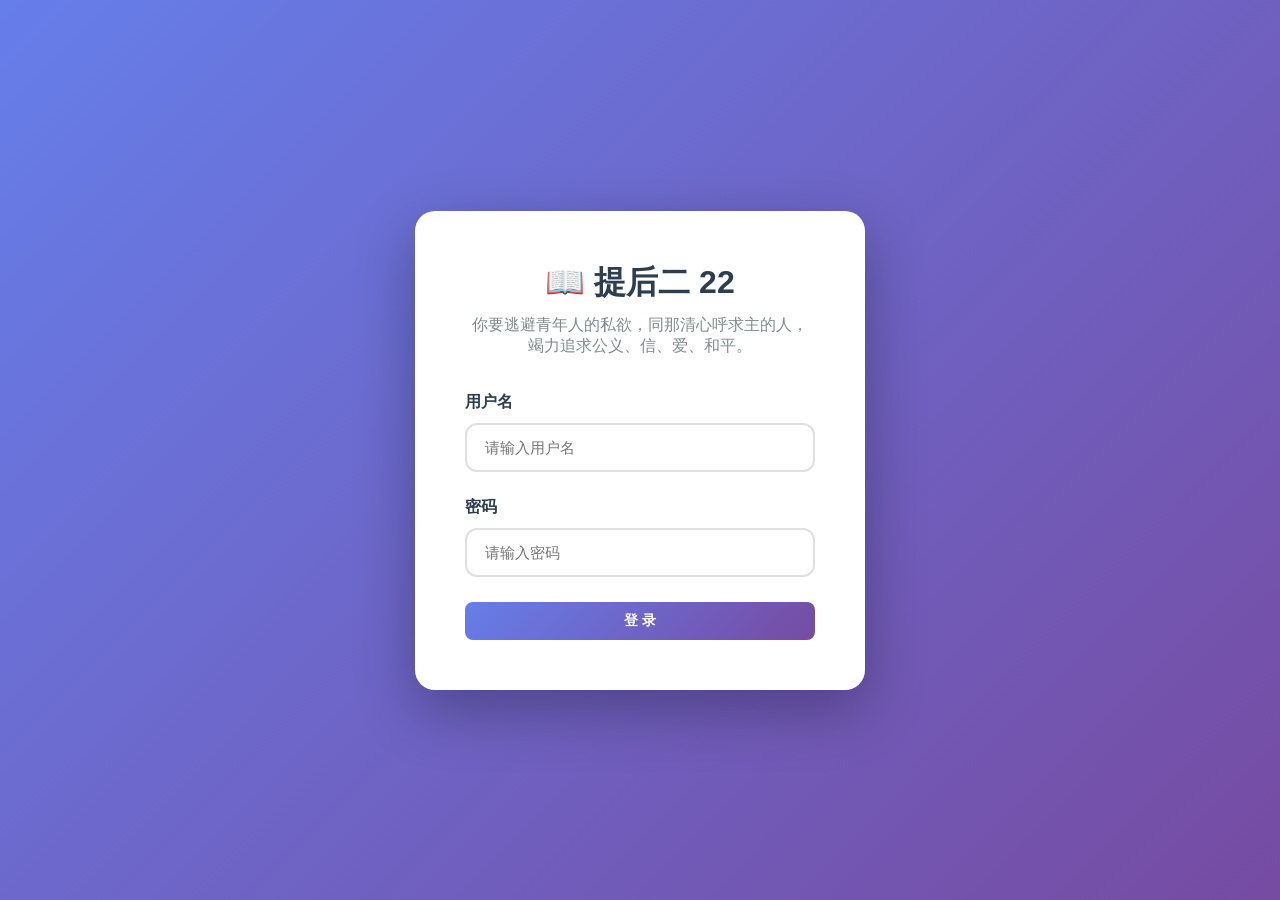
==== commit a854e290: "更新为提后二 22 打卡系统 - 添加汇总功能和新用户 添加 7 个新用户，修复 Excel 导出字段，添加汇总统计" ====
--- a/index.html
+++ b/index.html
@@ -3,210 +3,726 @@
 <head>
     <meta charset="UTF-8">
     <meta name="viewport" content="width=device-width, initial-scale=1.0">
-    <title>🔐 登录 - 圣经共同追求</title>
-    <link rel="icon" href="data:image/svg+xml,<svg xmlns='http://www.w3.org/2000/svg' viewBox='0 0 100 100'><text y='.9em' font-size='90'>🔐</text></svg>">
-    <link rel="stylesheet" href="style.css">
+    <title>📖 提后二 22 - 打卡系统</title>
+    <script src="https://cdn.sheetjs.com/xlsx-0.20.1/package/dist/xlsx.full.min.js"></script>
     <style>
-        body {
-            min-height: 100vh;
-            display: flex;
-            align-items: center;
-            justify-content: center;
-            background: linear-gradient(135deg, #667eea 0%, #764ba2 100%);
-            padding: 20px;
-        }
-        .login-wrapper {
-            width: 100%;
-            max-width: 450px;
-        }
-        .login-card {
-            background: rgba(255, 255, 255, 0.98);
-            backdrop-filter: blur(10px);
-            padding: 40px;
-            border-radius: 25px;
-            box-shadow: 0 20px 60px rgba(0, 0, 0, 0.3);
-            animation: fadeInUp 0.6s ease-out;
-        }
-        .login-header {
-            text-align: center;
-            margin-bottom: 35px;
-        }
-        .login-header h1 {
-            font-size: 32px;
-            color: #2c3e50;
-            margin-bottom: 10px;
-        }
-        .login-header p {
-            color: #7f8c8d;
-            font-size: 15px;
-        }
-        .form-group {
-            margin-bottom: 25px;
-        }
-        .form-group label {
-            display: block;
-            margin-bottom: 10px;
-            font-weight: 600;
-            color: #2c3e50;
-            font-size: 16px;
-        }
-        .form-group input {
-            width: 100%;
-            padding: 14px 18px;
-            border: 2px solid #e0e0e0;
-            border-radius: 12px;
-            font-size: 15px;
-            transition: all 0.3s;
-        }
-        .form-group input:focus {
-            outline: none;
-            border-color: #667eea;
-            box-shadow: 0 0 0 4px rgba(102, 126, 234, 0.1);
-        }
-        .btn-login {
-            width: 100%;
-            padding: 15px;
-            background: linear-gradient(135deg, #667eea 0%, #764ba2 100%);
-            color: white;
-            border: none;
-            border-radius: 12px;
-            font-size: 17px;
-            font-weight: 600;
-            cursor: pointer;
-            transition: all 0.3s;
-        }
-        .btn-login:hover {
-            transform: translateY(-2px);
-            box-shadow: 0 10px 30px rgba(102, 126, 234, 0.4);
-        }
-        .error-message {
-            background: #fee;
-            color: #c0392b;
-            padding: 12px 15px;
-            border-radius: 10px;
-            border-left: 4px solid #e74c3c;
-            margin-bottom: 20px;
-            display: none;
-        }
-        .welcome-toast {
-            position: fixed;
-            top: 50%;
-            left: 50%;
-            transform: translate(-50%, -50%);
-            background: white;
-            padding: 40px;
-            border-radius: 20px;
-            box-shadow: 0 20px 60px rgba(0,0,0,0.3);
-            text-align: center;
-            z-index: 1000;
-            animation: fadeInUp 0.4s ease-out;
-        }
-        .overlay {
-            position: fixed;
-            top: 0;
-            left: 0;
-            width: 100%;
-            height: 100%;
-            background: rgba(0,0,0,0.5);
-            z-index: 999;
-            animation: fadeIn 0.3s ease-out;
+        * { box-sizing: border-box; margin: 0; padding: 0; }
+        body { font-family: -apple-system, BlinkMacSystemFont, "Segoe UI", Roboto, "Helvetica Neue", Arial, sans-serif; background: #f5f6fa; min-height: 100vh; }
+        
+        /* 通用样式 */
+        .hidden { display: none !important; }
+        .btn { padding: 10px 20px; border: none; border-radius: 8px; cursor: pointer; font-size: 14px; font-weight: 600; transition: all 0.3s; }
+        .btn-primary { background: linear-gradient(135deg, #667eea 0%, #764ba2 100%); color: white; }
+        .btn-success { background: linear-gradient(135deg, #11998e 0%, #38ef7d 100%); color: white; }
+        .btn-danger { background: linear-gradient(135deg, #eb3349 0%, #f45c43 100%); color: white; }
+        .btn-outline { background: white; color: #667eea; border: 2px solid #667eea; }
+        .btn:hover { transform: translateY(-2px); box-shadow: 0 5px 15px rgba(0,0,0,0.2); }
+        .btn:disabled { opacity: 0.5; cursor: not-allowed; transform: none; }
+        
+        /* 登录页面 */
+        .login-page { min-height: 100vh; display: flex; align-items: center; justify-content: center; background: linear-gradient(135deg, #667eea 0%, #764ba2 100%); padding: 20px; }
+        .login-card { background: white; padding: 50px; border-radius: 20px; box-shadow: 0 20px 60px rgba(0,0,0,0.3); width: 100%; max-width: 450px; }
+        .login-title { text-align: center; margin-bottom: 10px; color: #2c3e50; font-size: 32px; }
+        .login-subtitle { text-align: center; color: #7f8c8d; margin-bottom: 35px; }
+        .form-group { margin-bottom: 25px; }
+        .form-group label { display: block; margin-bottom: 10px; font-weight: 600; color: #2c3e50; }
+        .form-group input, .form-group select { width: 100%; padding: 14px 18px; border: 2px solid #e0e0e0; border-radius: 12px; font-size: 15px; }
+        .form-group input:focus { outline: none; border-color: #667eea; box-shadow: 0 0 0 4px rgba(102,126,234,0.1); }
+        .error-msg { background: #fee; color: #c0392b; padding: 12px 15px; border-radius: 10px; border-left: 4px solid #e74c3c; margin-bottom: 20px; display: none; }
+        
+        /* 顶部导航 */
+        .navbar { background: linear-gradient(135deg, #667eea 0%, #764ba2 100%); color: white; padding: 15px 30px; display: flex; justify-content: space-between; align-items: center; box-shadow: 0 5px 20px rgba(102,126,234,0.3); }
+        .navbar-brand { font-size: 20px; font-weight: 700; }
+        .navbar-user { display: flex; align-items: center; gap: 15px; }
+        .navbar-info { text-align: right; }
+        .navbar-name { font-weight: 600; }
+        .navbar-date { font-size: 13px; opacity: 0.9; }
+        
+        /* 主容器 */
+        .container { max-width: 1400px; margin: 0 auto; padding: 30px; }
+        
+        /* 统计卡片 */
+        .dashboard { display: grid; grid-template-columns: repeat(auto-fit, minmax(200px, 1fr)); gap: 20px; margin-bottom: 30px; }
+        .stat-card { background: white; padding: 25px; border-radius: 15px; box-shadow: 0 5px 20px rgba(0,0,0,0.1); text-align: center; }
+        .stat-value { font-size: 42px; font-weight: 800; background: linear-gradient(135deg, #667eea 0%, #764ba2 100%); -webkit-background-clip: text; -webkit-text-fill-color: transparent; margin-bottom: 10px; }
+        .stat-label { font-size: 14px; color: #7f8c8d; }
+        
+        /* 区块 */
+        .section { background: white; border-radius: 20px; padding: 30px; margin-bottom: 25px; box-shadow: 0 5px 20px rgba(0,0,0,0.1); }
+        .section-title { font-size: 22px; color: #2c3e50; margin-bottom: 20px; padding-bottom: 15px; border-bottom: 3px solid #667eea; font-weight: 700; display: flex; justify-content: space-between; align-items: center; }
+        
+        /* 任务卡片 */
+        .task-card { background: linear-gradient(135deg, #ffffff 0%, #f8f9fa 100%); border-radius: 18px; padding: 25px; margin-bottom: 18px; border-left: 6px solid #667eea; box-shadow: 0 4px 20px rgba(0,0,0,0.1); transition: all 0.3s; }
+        .task-card:hover { transform: translateX(5px); box-shadow: 0 8px 30px rgba(0,0,0,0.15); }
+        .task-header { display: flex; align-items: flex-start; gap: 20px; }
+        .task-checkbox { width: 36px; height: 36px; border: 2px solid #d0d7de; border-radius: 12px; display: flex; align-items: center; justify-content: center; font-size: 22px; cursor: pointer; transition: all 0.3s; flex-shrink: 0; }
+        .task-checkbox.checked { background: linear-gradient(135deg, #11998e 0%, #38ef7d 100%); border-color: #11998e; color: white; }
+        .task-body { flex: 1; }
+        .task-title { font-weight: 700; color: #2c3e50; font-size: 18px; margin-bottom: 8px; }
+        .task-desc { color: #7f8c8d; font-size: 14px; line-height: 1.6; }
+        .task-progress { margin-top: 15px; padding-top: 15px; border-top: 2px solid #f0f0f0; display: flex; justify-content: space-between; align-items: center; }
+        .progress-bar { flex: 1; height: 10px; background: #e0e0e0; border-radius: 5px; margin: 0 15px; overflow: hidden; }
+        .progress-fill { height: 100%; background: linear-gradient(135deg, #11998e 0%, #38ef7d 100%); border-radius: 5px; transition: width 0.5s; }
+        
+        /* 表格 */
+        .data-table { width: 100%; border-collapse: collapse; }
+        .data-table th { background: #f8f9fa; padding: 15px; text-align: left; font-weight: 600; color: #2c3e50; border-bottom: 2px solid #e0e0e0; }
+        .data-table td { padding: 15px; border-bottom: 1px solid #f0f0f0; }
+        .data-table tr:hover { background: #f8f9fa; }
+        
+        /* 模态框 */
+        .modal { display: none; position: fixed; top: 0; left: 0; width: 100%; height: 100%; background: rgba(0,0,0,0.5); z-index: 1000; align-items: center; justify-content: center; }
+        .modal.show { display: flex; }
+        .modal-content { background: white; padding: 35px; border-radius: 20px; width: 100%; max-width: 500px; max-height: 90vh; overflow-y: auto; animation: fadeInUp 0.3s; }
+        @keyframes fadeInUp { from { opacity: 0; transform: translateY(30px); } to { opacity: 1; transform: translateY(0); } }
+        .modal-header { margin-bottom: 25px; }
+        .modal-title { font-size: 24px; color: #2c3e50; font-weight: 700; }
+        .modal-actions { display: flex; gap: 10px; justify-content: flex-end; margin-top: 25px; }
+        
+        /* 日期选择器 */
+        .date-selector { display: flex; gap: 15px; align-items: center; flex-wrap: wrap; margin-bottom: 20px; }
+        .date-selector input[type="date"] { padding: 10px 15px; border: 2px solid #e0e0e0; border-radius: 8px; font-size: 14px; }
+        
+        /* 任务编辑 */
+        .task-editor { display: grid; gap: 20px; }
+        .task-edit-item { background: #f8f9fa; padding: 20px; border-radius: 12px; }
+        .task-edit-item label { display: block; font-weight: 600; color: #2c3e50; margin-bottom: 10px; }
+        .task-edit-item textarea { width: 100%; padding: 12px; border: 2px solid #e0e0e0; border-radius: 8px; font-size: 14px; resize: vertical; min-height: 80px; font-family: inherit; }
+        .task-edit-item textarea:focus { outline: none; border-color: #667eea; }
+        
+        /* 提示消息 */
+        .toast { position: fixed; top: 20px; right: 20px; background: white; padding: 15px 25px; border-radius: 10px; box-shadow: 0 10px 40px rgba(0,0,0,0.2); z-index: 2000; animation: slideIn 0.3s; display: flex; align-items: center; gap: 10px; }
+        @keyframes slideIn { from { transform: translateX(400px); } to { transform: translateX(0); } }
+        .toast.success { border-left: 4px solid #11998e; }
+        .toast.error { border-left: 4px solid #eb3349; }
+        
+        /* 徽章 */
+        .badge { padding: 5px 12px; border-radius: 20px; font-size: 12px; font-weight: 600; }
+        .badge-admin { background: linear-gradient(135deg, #667eea 0%, #764ba2 100%); color: white; }
+        .badge-user { background: #e0e0e0; color: #555; }
+        
+        /* 响应式 */
+        @media (max-width: 768px) {
+            .container { padding: 15px; }
+            .navbar { flex-direction: column; gap: 15px; padding: 15px; }
+            .navbar-info { text-align: left; }
+            .dashboard { grid-template-columns: repeat(2, 1fr); }
+            .task-header { flex-direction: column; }
+            .task-checkbox { margin: 0 auto; }
         }
     </style>
 </head>
 <body>
-    <div class="login-wrapper">
+    <!-- 登录页面 -->
+    <div id="loginPage" class="login-page">
         <div class="login-card">
-            <div class="login-header">
-                <h1>🔐 登录</h1>
-                <p>圣经共同追求</p>
-            </div>
-
-            <div class="error-message" id="errorMessage"></div>
-
-            <form id="loginForm" onsubmit="handleLogin(event)">
+            <h1 class="login-title">📖 提后二 22</h1>
+            <p class="login-subtitle">你要逃避青年人的私欲，同那清心呼求主的人，竭力追求公义、信、爱、和平。</p>
+            <div class="error-msg" id="loginError"></div>
+            <form onsubmit="handleLogin(event)">
                 <div class="form-group">
-                    <label for="username">用户名</label>
-                    <input type="text" id="username" required placeholder="请输入用户名" autocomplete="username">
-                </div>
-
+                    <label>用户名</label>
+                    <input type="text" id="loginUsername" required placeholder="请输入用户名" autocomplete="username">
+                </div>
                 <div class="form-group">
-                    <label for="password">密码</label>
-                    <input type="password" id="password" placeholder="请输入密码" autocomplete="current-password">
-                </div>
-
-                <button type="submit" class="btn-login">登录</button>
+                    <label>密码</label>
+                    <input type="password" id="loginPassword" placeholder="请输入密码" autocomplete="current-password">
+                </div>
+                <button type="submit" class="btn btn-primary" style="width: 100%;">登 录</button>
             </form>
         </div>
     </div>
 
-    <script src="config.js"></script>
+    <!-- 用户打卡页面 -->
+    <div id="userPage" class="hidden">
+        <nav class="navbar">
+            <div class="navbar-brand">📖 我们共同追求</div>
+            <div class="navbar-user">
+                <div class="navbar-info">
+                    <div class="navbar-name" id="userDisplayName">用户</div>
+                    <div class="navbar-date" id="currentDateDisplay"></div>
+                </div>
+                <button class="btn btn-outline" onclick="logout()" style="background: rgba(255,255,255,0.2); border-color: rgba(255,255,255,0.5); color: white;">🚪 退出</button>
+            </div>
+        </nav>
+
+        <div class="container">
+            <div class="section">
+                <div class="section-title">
+                    <span>📅 今日任务</span>
+                    <span id="taskDateDisplay" style="font-size: 16px; font-weight: normal; color: #7f8c8d;"></span>
+                </div>
+                <div id="taskListContainer"></div>
+                <div class="task-progress" style="margin-top: 25px; padding: 20px; background: #f8f9fa; border-radius: 12px;">
+                    <span style="font-weight: 600; color: #2c3e50;">今日进度</span>
+                    <div class="progress-bar">
+                        <div class="progress-fill" id="userProgressBar" style="width: 0%"></div>
+                    </div>
+                    <span id="userProgressText" style="font-weight: 700; color: #667eea; min-width: 80px; text-align: right;">0/5</span>
+                </div>
+            </div>
+        </div>
+    </div>
+
+    <!-- 管理员页面 -->
+    <div id="adminPage" class="hidden">
+        <nav class="navbar">
+            <div class="navbar-brand">📊 管理后台</div>
+            <div class="navbar-user">
+                <div class="navbar-info">
+                    <div class="navbar-name">管理员</div>
+                    <div class="navbar-date" id="adminDateDisplay"></div>
+                </div>
+                <button class="btn btn-outline" onclick="logout()" style="background: rgba(255,255,255,0.2); border-color: rgba(255,255,255,0.5); color: white;">🚪 退出</button>
+            </div>
+        </nav>
+
+        <div class="container">
+            <!-- 统计驾驶舱 -->
+            <div class="dashboard">
+                <div class="stat-card">
+                    <div class="stat-value" id="statTotalUsers">0</div>
+                    <div class="stat-label">总用户数</div>
+                </div>
+                <div class="stat-card">
+                    <div class="stat-value" id="statTodayCheckin">0</div>
+                    <div class="stat-label">今日打卡</div>
+                </div>
+                <div class="stat-card">
+                    <div class="stat-value" id="statTodayRate">0%</div>
+                    <div class="stat-label">今日完成率</div>
+                </div>
+                <div class="stat-card">
+                    <div class="stat-value" id="statTotalTasks">0</div>
+                    <div class="stat-label">今日完成任务</div>
+                </div>
+            </div>
+
+            <!-- 任务管理 -->
+            <div class="section">
+                <div class="section-title">
+                    <span>📝 任务管理</span>
+                </div>
+                <div class="date-selector">
+                    <label>选择日期：</label>
+                    <input type="date" id="taskDateInput" onchange="loadTasksForDate()">
+                    <button class="btn btn-primary" onclick="setTaskDateToday()">今天</button>
+                    <button class="btn btn-success" onclick="saveDailyTasks()">💾 保存任务</button>
+                </div>
+                <div class="task-editor" id="taskEditorContainer"></div>
+            </div>
+
+            <!-- 用户管理 -->
+            <div class="section">
+                <div class="section-title">
+                    <span>👥 用户管理</span>
+                    <button class="btn btn-primary" onclick="showAddUserModal()">➕ 添加用户</button>
+                </div>
+                <table class="data-table">
+                    <thead>
+                        <tr><th>用户名</th><th>姓名</th><th>角色</th><th>今日进度</th><th>操作</th></tr>
+                    </thead>
+                    <tbody id="userTableBody"></tbody>
+                </table>
+            </div>
+
+            <!-- 打卡记录汇总 -->
+            <div class="section">
+                <div class="section-title">
+                    <span>📊 打卡记录汇总</span>
+                    <div style="display: flex; gap: 10px;">
+                        <button class="btn btn-primary" onclick="queryCheckinRecords()">🔍 查询</button>
+                        <button class="btn btn-success" onclick="exportCheckinToExcel()">📥 导出 Excel</button>
+                    </div>
+                </div>
+                <div class="date-selector">
+                    <label>开始日期：</label>
+                    <input type="date" id="recordStartDate">
+                    <label>结束日期：</label>
+                    <input type="date" id="recordEndDate">
+                </div>
+                <div id="checkinRecordsContainer"></div>
+            </div>
+        </div>
+    </div>
+
+    <!-- 添加用户模态框 -->
+    <div class="modal" id="addUserModal">
+        <div class="modal-content">
+            <div class="modal-header">
+                <h3 class="modal-title">➕ 添加用户</h3>
+            </div>
+            <div class="form-group">
+                <label>用户名</label>
+                <input type="text" id="newUsername" placeholder="请输入用户名">
+            </div>
+            <div class="form-group">
+                <label>姓名</label>
+                <input type="text" id="newUserRealName" placeholder="请输入姓名">
+            </div>
+            <div class="form-group">
+                <label>密码</label>
+                <input type="password" id="newUserPassword" placeholder="留空使用默认密码 12345678">
+            </div>
+            <div class="modal-actions">
+                <button class="btn btn-outline" onclick="closeAddUserModal()">取消</button>
+                <button class="btn btn-primary" onclick="saveNewUser()">保存</button>
+            </div>
+        </div>
+    </div>
+
     <script>
-        // 如果已经登录，直接跳转
-        window.addEventListener('DOMContentLoaded', () => {
-            const currentUser = getCurrentUser();
-            if (currentUser) {
-                if (currentUser.role === 'admin') {
-                    window.location.href = 'admin.html';
-                } else {
-                    window.location.href = 'index.html';
-                }
-            }
-        });
-
-        function handleLogin(event) {
-            event.preventDefault();
-            
-            const username = document.getElementById('username').value.trim();
-            const password = document.getElementById('password').value.trim();
-            
-            const result = validateLogin(username, password);
-            
-            if (result.success) {
-                showWelcomeAndRedirect(result.user);
+        // ==================== 数据配置 ====================
+        const DEFAULT_USERS = {
+            'admin': { password: '12345678', role: 'admin', name: '管理员' },
+            '张三': { password: '12345678', role: 'user', name: '张三' },
+            '李四': { password: '12345678', role: 'user', name: '李四' },
+            '王五': { password: '12345678', role: 'user', name: '王五' },
+            '赵六': { password: '12345678', role: 'user', name: '赵六' }
+        };
+
+        const TASK_TEMPLATES = {
+            1: { title: '📖 圣经 (3 旧 1 新)', default: '旧约 3 章 + 新约 1 章' },
+            2: { title: '生命读经', default: '生命读经进度' },
+            3: { title: '诗歌', default: '诗歌背诵' },
+            4: { title: '背经', default: '圣经背诵' },
+            5: { title: '晨兴', default: '晨兴喂养' }
+        };
+
+        // ==================== 初始化 ====================
+        function init() {
+            initDefaultUsers();
+            initTodayTasks();
+            
+            const user = JSON.parse(localStorage.getItem('currentUser') || 'null');
+            if (user) {
+                showPage(user.role);
             } else {
-                showError(result.message);
-            }
-        }
-
-        function showWelcomeAndRedirect(user) {
-            // 保存用户信息
-            saveUser(user);
-            
-            // 显示欢迎提示
-            const welcomeDiv = document.createElement('div');
-            welcomeDiv.className = 'welcome-toast';
-            welcomeDiv.innerHTML = `
-                <div style="font-size: 60px; margin-bottom: 15px;">✅</div>
-                <h3 style="color: #2c3e50; margin-bottom: 10px;">登录成功！</h3>
-                <p style="color: #7f8c8d;">欢迎，${user.name}！</p>
-                <p style="font-size: 13px; color: #95a5a6; margin-top: 15px;">正在跳转...</p>
-            `;
-            
-            document.body.appendChild(welcomeDiv);
-            
-            const overlay = document.createElement('div');
-            overlay.className = 'overlay';
-            document.body.appendChild(overlay);
-            
-            // 延迟跳转
-            setTimeout(() => {
-                if (user.role === 'admin') {
-                    window.location.href = 'admin.html';
-                } else {
-                    window.location.href = 'user.html';
-                }
-            }, 1500);
-        }
-
-        function showError(message) {
-            const errorEl = document.getElementById('errorMessage');
-            errorEl.textContent = '❌ ' + message;
-            errorEl.style.display = 'block';
-            
-            setTimeout(() => {
-                errorEl.style.display = 'none';
-            }, 3000);
-        }
+                showPage('login');
+            }
+        }
+
+        function initDefaultUsers() {
+            const custom = JSON.parse(localStorage.getItem('users') || '{}');
+            let changed = false;
+            Object.keys(DEFAULT_USERS).forEach(u => {
+                if (!custom[u]) { custom[u] = DEFAULT_USERS[u]; changed = true; }
+            });
+            if (changed) localStorage.setItem('users', JSON.stringify(custom));
+        }
+
+        function initTodayTasks() {
+            const today = getTodayStr();
+            const tasks = JSON.parse(localStorage.getItem('tasks_' + today) || '{}');
+            if (!Object.keys(tasks).length) {
+                const defaultTasks = {};
+                Object.keys(TASK_TEMPLATES).forEach(k => {
+                    defaultTasks[k] = TASK_TEMPLATES[k].default;
+                });
+                localStorage.setItem('tasks_' + today, JSON.stringify(defaultTasks));
+            }
+        }
+
+        // ==================== 工具函数 ====================
+        function getTodayStr() {
+            const d = new Date();
+            return d.toISOString().split('T')[0];
+        }
+
+        function formatDate(dateStr) {
+            const d = new Date(dateStr);
+            const week = ['日','一','二','三','四','五','六'][d.getDay()];
+            return `${d.getFullYear()}年${d.getMonth()+1}月${d.getDate()}日 周${week}`;
+        }
+
+        function showToast(msg, type = 'success') {
+            const toast = document.createElement('div');
+            toast.className = `toast ${type}`;
+            toast.innerHTML = `<span>${type === 'success' ? '✅' : '❌'}</span><span>${msg}</span>`;
+            document.body.appendChild(toast);
+            setTimeout(() => toast.remove(), 3000);
+        }
+
+        // ==================== 页面显示 ====================
+        function showPage(role) {
+            document.getElementById('loginPage').classList.add('hidden');
+            document.getElementById('userPage').classList.add('hidden');
+            document.getElementById('adminPage').classList.add('hidden');
+
+            if (role === 'login') {
+                document.getElementById('loginPage').classList.remove('hidden');
+            } else if (role === 'admin') {
+                document.getElementById('adminPage').classList.remove('hidden');
+                initAdminPage();
+            } else {
+                document.getElementById('userPage').classList.remove('hidden');
+                initUserPage();
+            }
+        }
+
+        // ==================== 登录功能 ====================
+        function handleLogin(e) {
+            e.preventDefault();
+            const username = document.getElementById('loginUsername').value.trim();
+            const password = document.getElementById('loginPassword').value.trim();
+            const users = JSON.parse(localStorage.getItem('users') || '{}');
+            
+            if (!users[username]) {
+                showError('用户名不存在');
+                return;
+            }
+            if (users[username].password !== password) {
+                showError('密码错误');
+                return;
+            }
+            
+            localStorage.setItem('currentUser', JSON.stringify({
+                username: username,
+                name: users[username].name,
+                role: users[username].role
+            }));
+            showPage(users[username].role);
+        }
+
+        function showError(msg) {
+            const el = document.getElementById('loginError');
+            el.textContent = '❌ ' + msg;
+            el.style.display = 'block';
+            setTimeout(() => el.style.display = 'none', 3000);
+        }
+
+        function logout() {
+            if (confirm('确定要退出登录吗？')) {
+                localStorage.removeItem('currentUser');
+                location.reload();
+            }
+        }
+
+        // ==================== 用户打卡页面 ====================
+        function initUserPage() {
+            const user = JSON.parse(localStorage.getItem('currentUser') || '{}');
+            document.getElementById('userDisplayName').textContent = user.name;
+            
+            const today = getTodayStr();
+            document.getElementById('currentDateDisplay').textContent = formatDate(today);
+            document.getElementById('taskDateDisplay').textContent = formatDate(today);
+            
+            loadUserTasks(today);
+            
+            // 每分钟自动保存一次
+            setInterval(() => autoSaveTasks(), 60000);
+        }
+
+        function loadUserTasks(date) {
+            const tasks = JSON.parse(localStorage.getItem('tasks_' + date) || '{}');
+            const user = JSON.parse(localStorage.getItem('currentUser') || '{}');
+            const done = JSON.parse(localStorage.getItem('done_' + date + '_' + user.username) || '{}');
+            
+            let html = '';
+            let completed = 0;
+            for (let i = 1; i <= 5; i++) {
+                const isDone = done[i] === true;
+                if (isDone) completed++;
+                html += `
+                    <div class="task-card">
+                        <div class="task-header">
+                            <div class="task-checkbox ${isDone ? 'checked' : ''}" onclick="toggleTask(${i})">
+                                ${isDone ? '✓' : ''}
+                            </div>
+                            <div class="task-body">
+                                <div class="task-title">${TASK_TEMPLATES[i].title}</div>
+                                <div class="task-desc">${tasks[i] || TASK_TEMPLATES[i].default}</div>
+                            </div>
+                        </div>
+                    </div>
+                `;
+            }
+            document.getElementById('taskListContainer').innerHTML = html;
+            updateProgressBar(completed, 5);
+        }
+
+        function toggleTask(taskId) {
+            const today = getTodayStr();
+            const user = JSON.parse(localStorage.getItem('currentUser') || '{}');
+            const key = 'done_' + today + '_' + user.username;
+            const done = JSON.parse(localStorage.getItem(key) || '{}');
+            done[taskId] = !done[taskId];
+            localStorage.setItem(key, JSON.stringify(done));
+            loadUserTasks(today);
+            showToast('已保存');
+        }
+
+        function updateProgressBar(completed, total) {
+            const pct = Math.round((completed / total) * 100);
+            document.getElementById('userProgressBar').style.width = pct + '%';
+            document.getElementById('userProgressText').textContent = `${completed}/${total}`;
+        }
+
+        function autoSaveTasks() {
+            // 自动保存已在 toggleTask 中实现
+            console.log('Auto-save check at', new Date().toLocaleString());
+        }
+
+        // ==================== 管理员页面 ====================
+        function initAdminPage() {
+            const today = getTodayStr();
+            document.getElementById('adminDateDisplay').textContent = formatDate(today);
+            document.getElementById('taskDateInput').value = today;
+            document.getElementById('recordStartDate').value = today;
+            document.getElementById('recordEndDate').value = today;
+            
+            loadDashboard();
+            loadTasksForDate();
+            loadUserTable();
+        }
+
+        function loadDashboard() {
+            const users = JSON.parse(localStorage.getItem('users') || '{}');
+            const today = getTodayStr();
+            
+            let userCount = 0, todayCount = 0, totalTasks = 0;
+            Object.keys(users).forEach(u => {
+                if (u === 'admin') return;
+                userCount++;
+                const done = JSON.parse(localStorage.getItem('done_' + today + '_' + u) || '{}');
+                const count = Object.keys(done).filter(k => done[k]).length;
+                if (count > 0) todayCount++;
+                totalTasks += count;
+            });
+            
+            const rate = userCount > 0 ? Math.round((todayCount / userCount) * 100) : 0;
+            
+            document.getElementById('statTotalUsers').textContent = userCount;
+            document.getElementById('statTodayCheckin').textContent = todayCount;
+            document.getElementById('statTodayRate').textContent = rate + '%';
+            document.getElementById('statTotalTasks').textContent = totalTasks;
+        }
+
+        function loadTasksForDate() {
+            const date = document.getElementById('taskDateInput').value;
+            const tasks = JSON.parse(localStorage.getItem('tasks_' + date) || '{}');
+            
+            let html = '';
+            for (let i = 1; i <= 5; i++) {
+                html += `
+                    <div class="task-edit-item">
+                        <label>${i}. ${TASK_TEMPLATES[i].title}</label>
+                        <textarea id="taskInput${i}" placeholder="输入任务内容...">${tasks[i] || TASK_TEMPLATES[i].default}</textarea>
+                    </div>
+                `;
+            }
+            document.getElementById('taskEditorContainer').innerHTML = html;
+        }
+
+        function setTaskDateToday() {
+            const today = getTodayStr();
+            document.getElementById('taskDateInput').value = today;
+            loadTasksForDate();
+        }
+
+        function saveDailyTasks() {
+            const date = document.getElementById('taskDateInput').value;
+            const tasks = {};
+            for (let i = 1; i <= 5; i++) {
+                const val = document.getElementById('taskInput' + i).value.trim();
+                tasks[i] = val || TASK_TEMPLATES[i].default;
+            }
+            localStorage.setItem('tasks_' + date, JSON.stringify(tasks));
+            showToast('任务已保存');
+        }
+
+        function loadUserTable() {
+            const users = JSON.parse(localStorage.getItem('users') || '{}');
+            const today = getTodayStr();
+            
+            let html = '';
+            Object.keys(users).forEach(u => {
+                if (u === 'admin') return;
+                const done = JSON.parse(localStorage.getItem('done_' + today + '_' + u) || '{}');
+                const count = Object.keys(done).filter(k => done[k]).length;
+                const pct = Math.round((count / 5) * 100);
+                
+                html += `
+                    <tr>
+                        <td>${u}</td>
+                        <td>${users[u].name}</td>
+                        <td><span class="badge badge-user">普通用户</span></td>
+                        <td>
+                            <div style="display:flex;align-items:center;gap:10px;">
+                                <span>${count}/5</span>
+                                <div class="progress-bar" style="width:100px;margin:0;">
+                                    <div class="progress-fill" style="width:${pct}%"></div>
+                                </div>
+                            </div>
+                        </td>
+                        <td><button class="btn btn-danger" style="padding:6px 12px;font-size:12px;" onclick="deleteUser('${u}')">删除</button></td>
+                    </tr>
+                `;
+            });
+            document.getElementById('userTableBody').innerHTML = html;
+        }
+
+        function showAddUserModal() {
+            document.getElementById('addUserModal').classList.add('show');
+        }
+
+        function closeAddUserModal() {
+            document.getElementById('addUserModal').classList.remove('show');
+            document.getElementById('newUsername').value = '';
+            document.getElementById('newUserRealName').value = '';
+            document.getElementById('newUserPassword').value = '';
+        }
+
+        function saveNewUser() {
+            const username = document.getElementById('newUsername').value.trim();
+            const name = document.getElementById('newUserRealName').value.trim();
+            const password = document.getElementById('newUserPassword').value.trim() || '12345678';
+            
+            if (!username || !name) { showToast('请填写用户名和姓名', 'error'); return; }
+            
+            const users = JSON.parse(localStorage.getItem('users') || '{}');
+            if (users[username]) { showToast('用户已存在', 'error'); return; }
+            
+            users[username] = { password, role: 'user', name };
+            localStorage.setItem('users', JSON.stringify(users));
+            
+            showToast('用户添加成功');
+            closeAddUserModal();
+            loadUserTable();
+            loadDashboard();
+        }
+
+        function deleteUser(username) {
+            if (!confirm('确定要删除用户 "' + username + '" 吗？')) return;
+            const users = JSON.parse(localStorage.getItem('users') || '{}');
+            delete users[username];
+            localStorage.setItem('users', JSON.stringify(users));
+            showToast('用户已删除');
+            loadUserTable();
+            loadDashboard();
+        }
+
+        function queryCheckinRecords() {
+            const startDate = document.getElementById('recordStartDate').value;
+            const endDate = document.getElementById('recordEndDate').value;
+            
+            if (!startDate || !endDate) {
+                showToast('请选择日期范围', 'error');
+                return;
+            }
+            
+            const users = JSON.parse(localStorage.getItem('users') || '{}');
+            let html = '<table class="data-table"><thead><tr><th>日期</th><th>用户</th>';
+            for (let i = 1; i <= 5; i++) {
+                html += `<th>${TASK_TEMPLATES[i].title}</th>`;
+            }
+            html += '<th>完成数</th></tr></thead><tbody>';
+            
+            const start = new Date(startDate);
+            const end = new Date(endDate);
+            
+            for (let d = new Date(start); d <= end; d.setDate(d.getDate() + 1)) {
+                const dateStr = d.toISOString().split('T')[0];
+                Object.keys(users).forEach(u => {
+                    if (u === 'admin') return;
+                    const done = JSON.parse(localStorage.getItem('done_' + dateStr + '_' + u) || '{}');
+                    let row = `<tr><td>${dateStr}</td><td>${users[u].name} (${u})</td>`;
+                    let count = 0;
+                    for (let i = 1; i <= 5; i++) {
+                        const isDone = done[i] === true;
+                        if (isDone) count++;
+                        row += `<td>${isDone ? '✅' : '❌'}</td>`;
+                    }
+                    row += `<td>${count}/5</td></tr>`;
+                    html += row;
+                });
+            }
+            html += '</tbody></table>';
+            document.getElementById('checkinRecordsContainer').innerHTML = html;
+        }
+
+        function exportCheckinToExcel() {
+            const startDate = document.getElementById('recordStartDate').value;
+            const endDate = document.getElementById('recordEndDate').value;
+            
+            if (!startDate || !endDate) {
+                showToast('请选择日期范围', 'error');
+                return;
+            }
+            
+            const users = JSON.parse(localStorage.getItem('users') || '{}');
+            const headers = ['日期', '用户', '姓名'];
+            for (let i = 1; i <= 5; i++) {
+                headers.push(TASK_TEMPLATES[i].title.replace(/📖|📚|🎵|🏠/g, '').trim());
+            }
+            headers.push('完成数');
+            const data = [headers];
+            
+            const start = new Date(startDate);
+            const end = new Date(endDate);
+            
+            // 统计数据
+            let totalRecords = 0;
+            let totalCompleted = 0;
+            const taskStats = [0, 0, 0, 0, 0, 0];
+            const userStats = {};
+            
+            for (let d = new Date(start); d <= end; d.setDate(d.getDate() + 1)) {
+                const dateStr = d.toISOString().split('T')[0];
+                Object.keys(users).forEach(u => {
+                    if (u === 'admin') return;
+                    const done = JSON.parse(localStorage.getItem('done_' + dateStr + '_' + u) || '{}');
+                    const row = [dateStr, u, users[u].name];
+                    let count = 0;
+                    for (let i = 1; i <= 5; i++) {
+                        const isDone = done[i] === true;
+                        if (isDone) {
+                            count++;
+                            taskStats[i]++;
+                        }
+                        row.push(isDone ? '是' : '否');
+                    }
+                    row.push(`${count}/5`);
+                    data.push(row);
+                    
+                    totalRecords++;
+                    totalCompleted += count;
+                    if (!userStats[u]) userStats[u] = 0;
+                    userStats[u] += count;
+                });
+            }
+            
+            // 添加汇总行
+            data.push([]);
+            data.push(['=== 汇总 ===', '', '', '', '', '', '', '', '']);
+            
+            const avgComplete = totalRecords > 0 ? (totalCompleted / totalRecords).toFixed(2) : 0;
+            data.push(['总记录数', totalRecords, '', '总完成数', totalCompleted, '', '人均完成', avgComplete, '']);
+            
+            const taskNames = ['', '圣经 (3 旧 1 新)', '生命读经', '诗歌', '背经', '晨兴'];
+            for (let i = 1; i <= 5; i++) {
+                data.push([taskNames[i] + '完成数', taskStats[i], '', '', '', '', '', '', '']);
+            }
+            
+            data.push([]);
+            data.push(['=== 用户排名 ===', '', '', '', '', '', '', '', '']);
+            const sortedUsers = Object.entries(userStats).sort((a, b) => b[1] - a[1]);
+            sortedUsers.forEach(([u, count], idx) => {
+                data.push([`第${idx + 1}名`, u, users[u].name, '', '', '', '', '', `${count}项`]);
+            });
+            
+            const ws = XLSX.utils.aoa_to_sheet(data);
+            const wb = XLSX.utils.book_new();
+            XLSX.utils.book_append_sheet(wb, ws, '打卡记录');
+            
+            ws['!cols'] = [{wch:12}, {wch:15}, {wch:10}, {wch:15}, {wch:12}, {wch:10}, {wch:10}, {wch:10}, {wch:10}];
+            
+            XLSX.writeFile(wb, `打卡记录_${startDate}_${endDate}.xlsx`);
+            showToast('Excel 已导出（含汇总）');
+        }
+
+        // ==================== 启动 ====================
+        init();
     </script>
 </body>
 </html>
